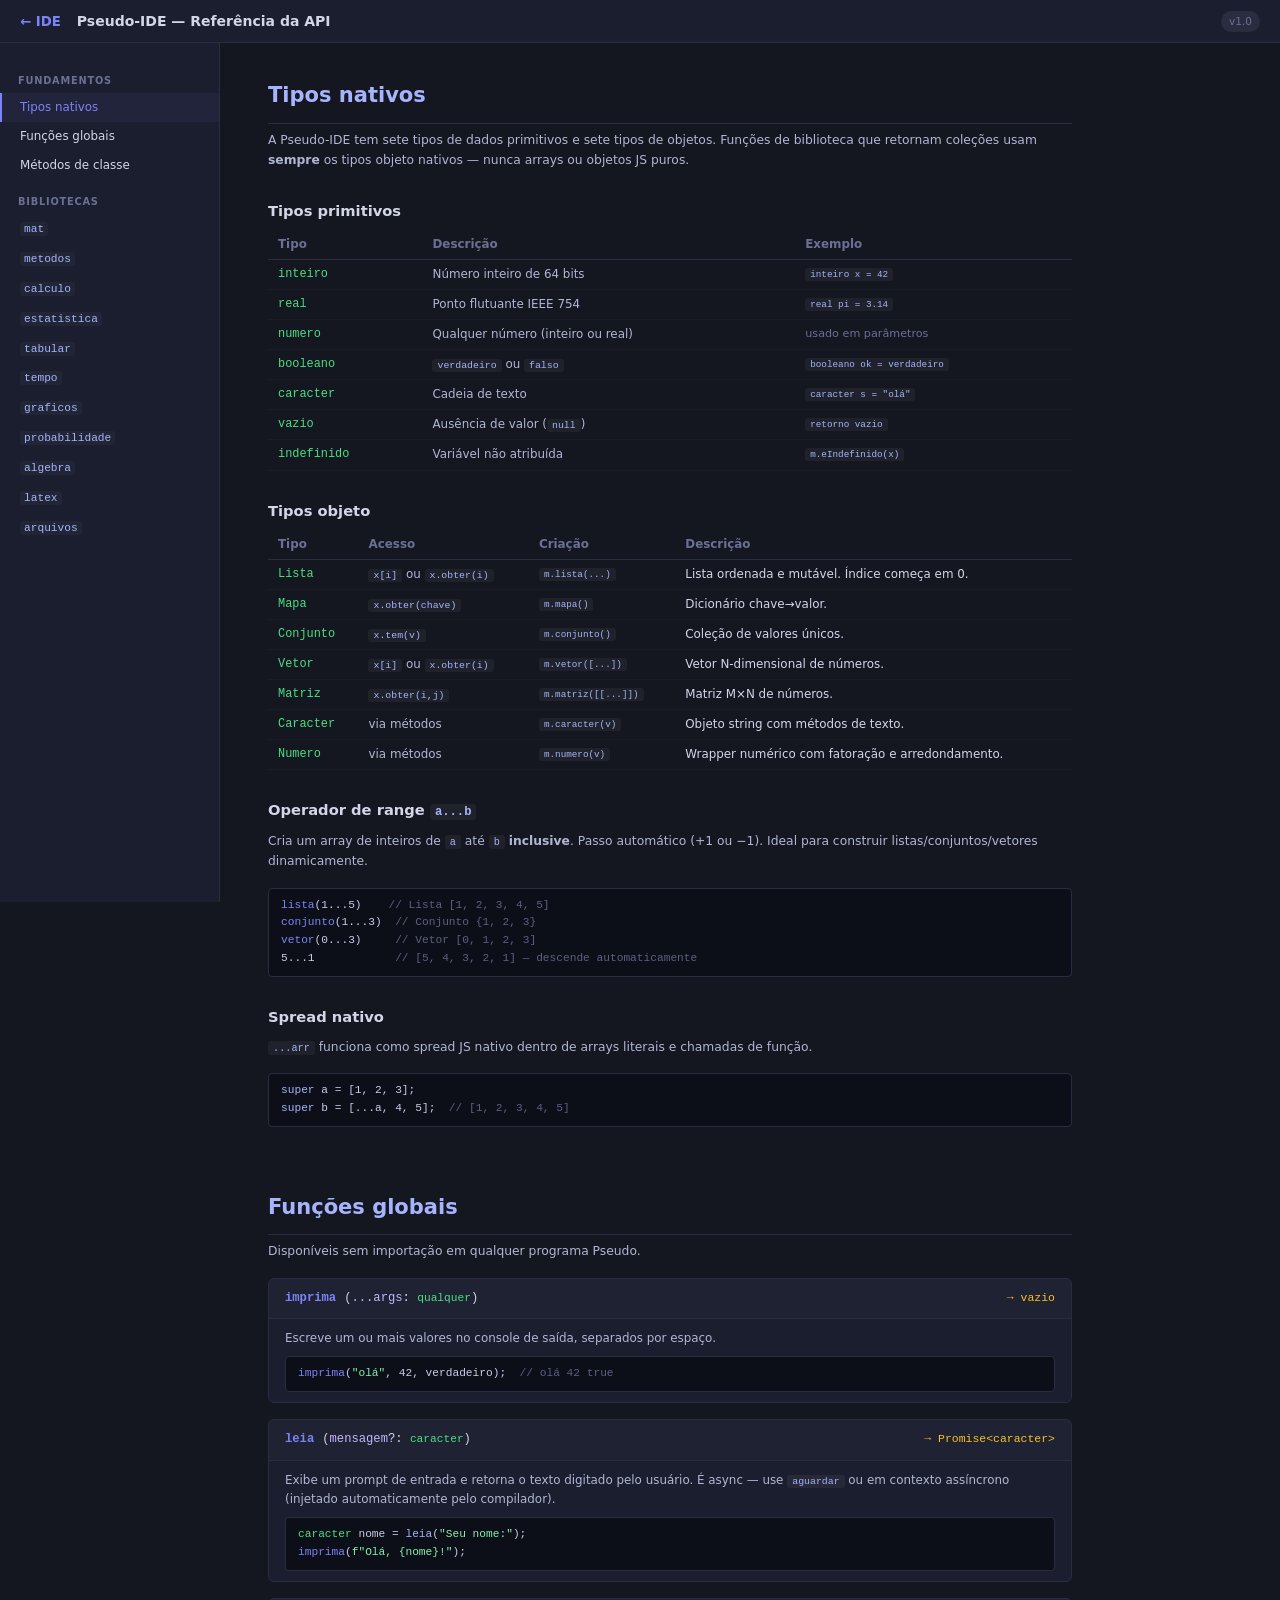
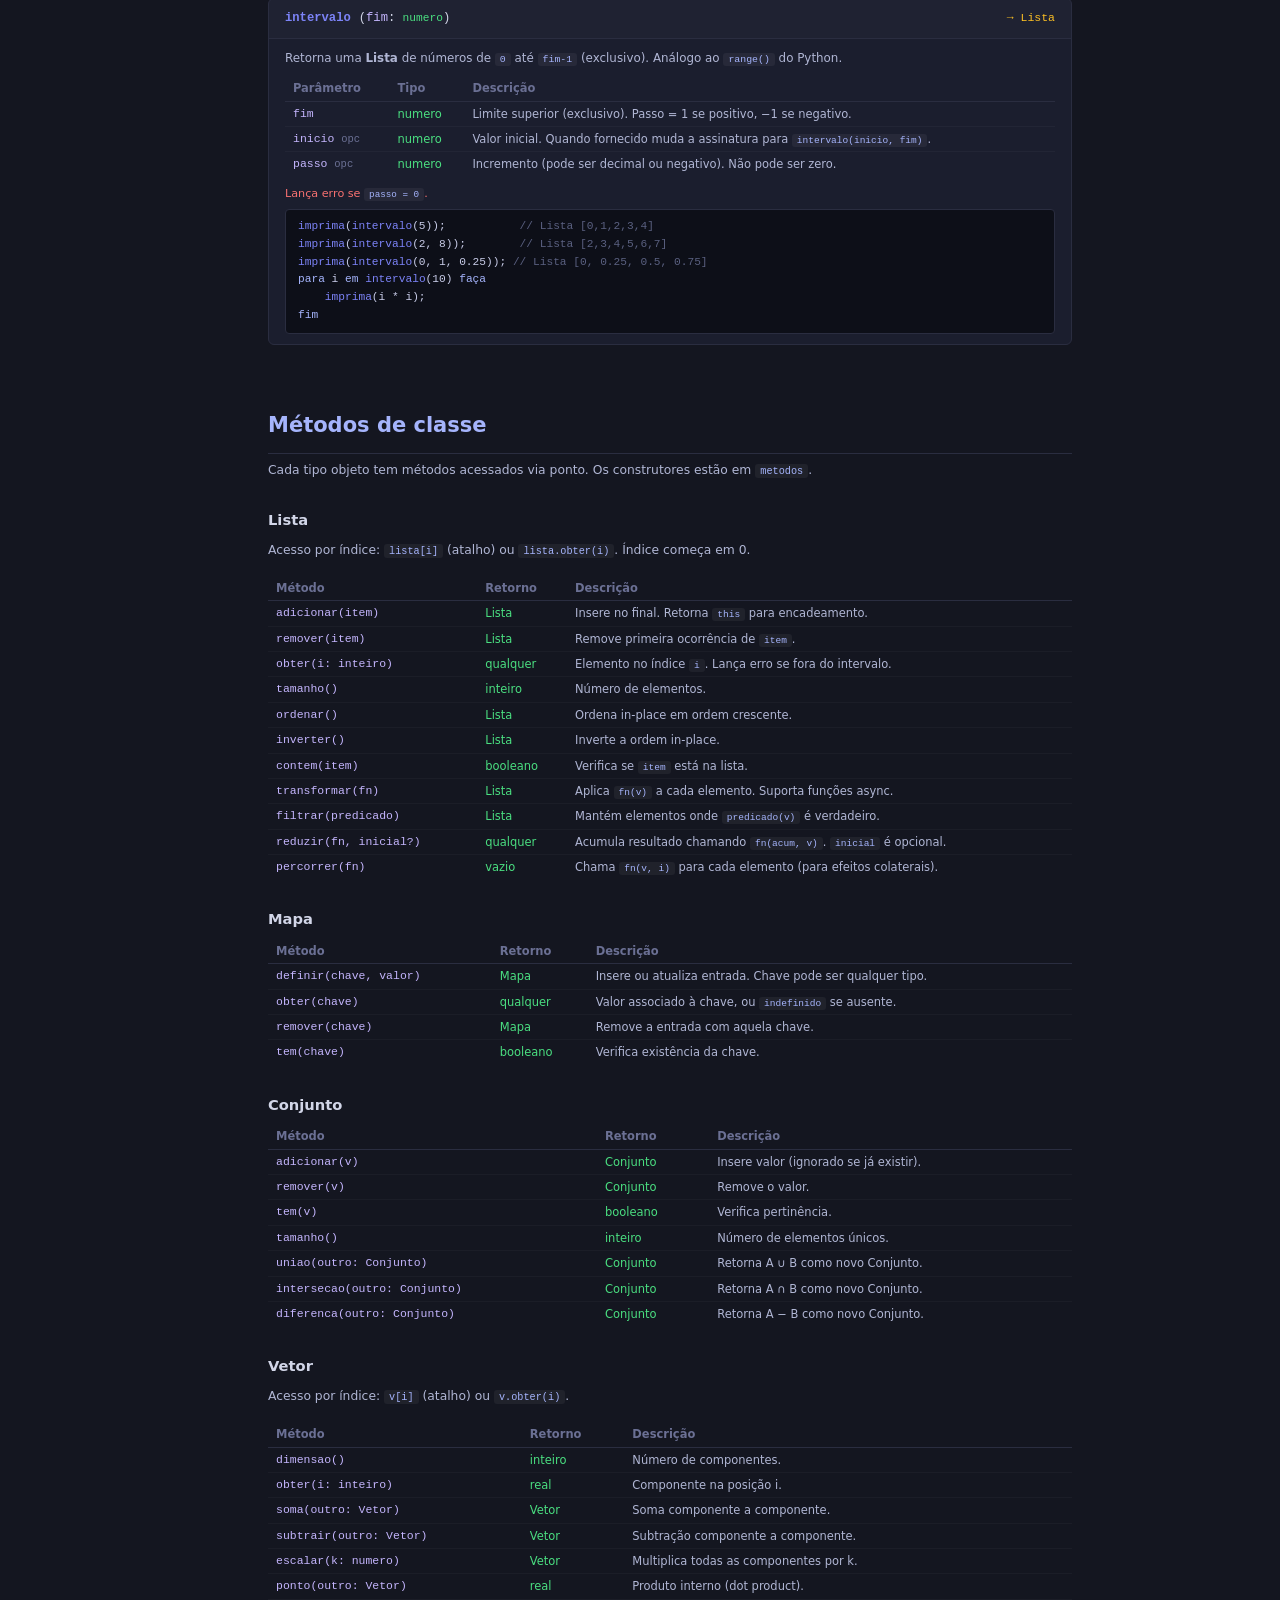
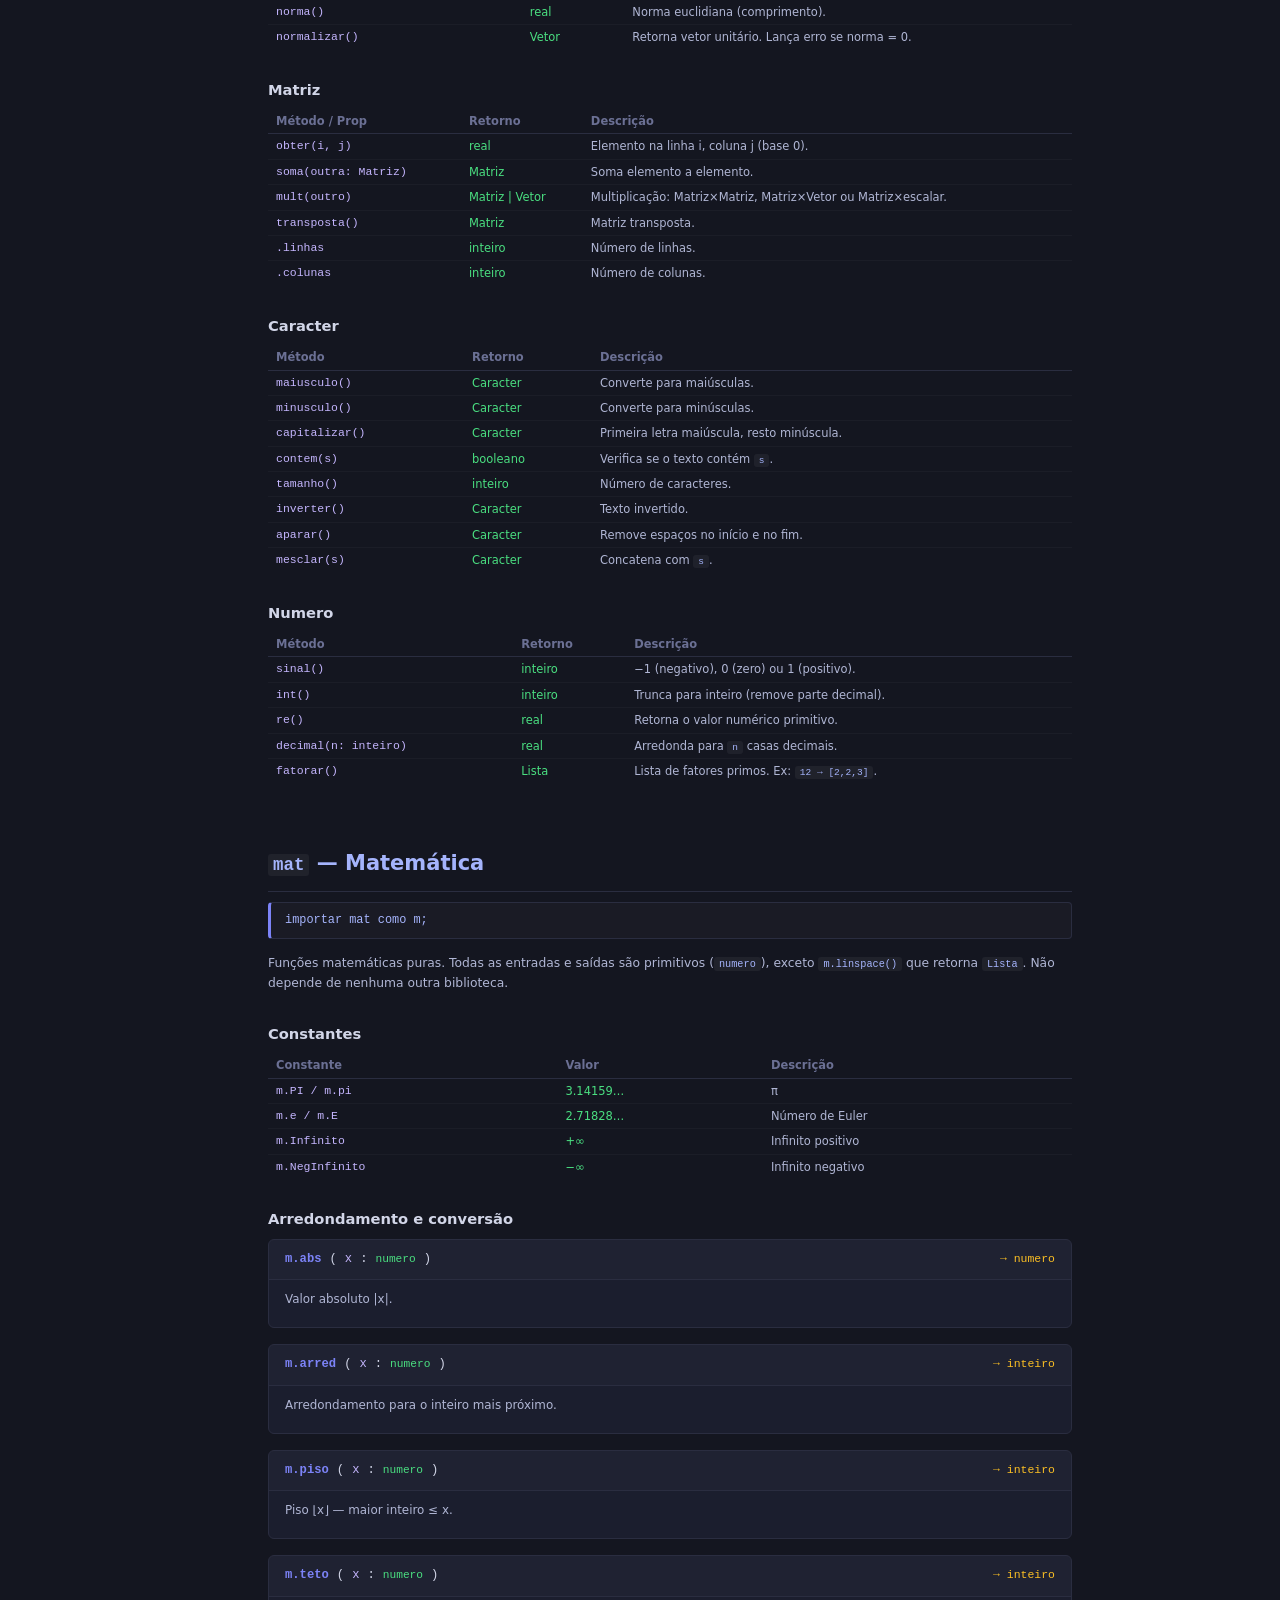
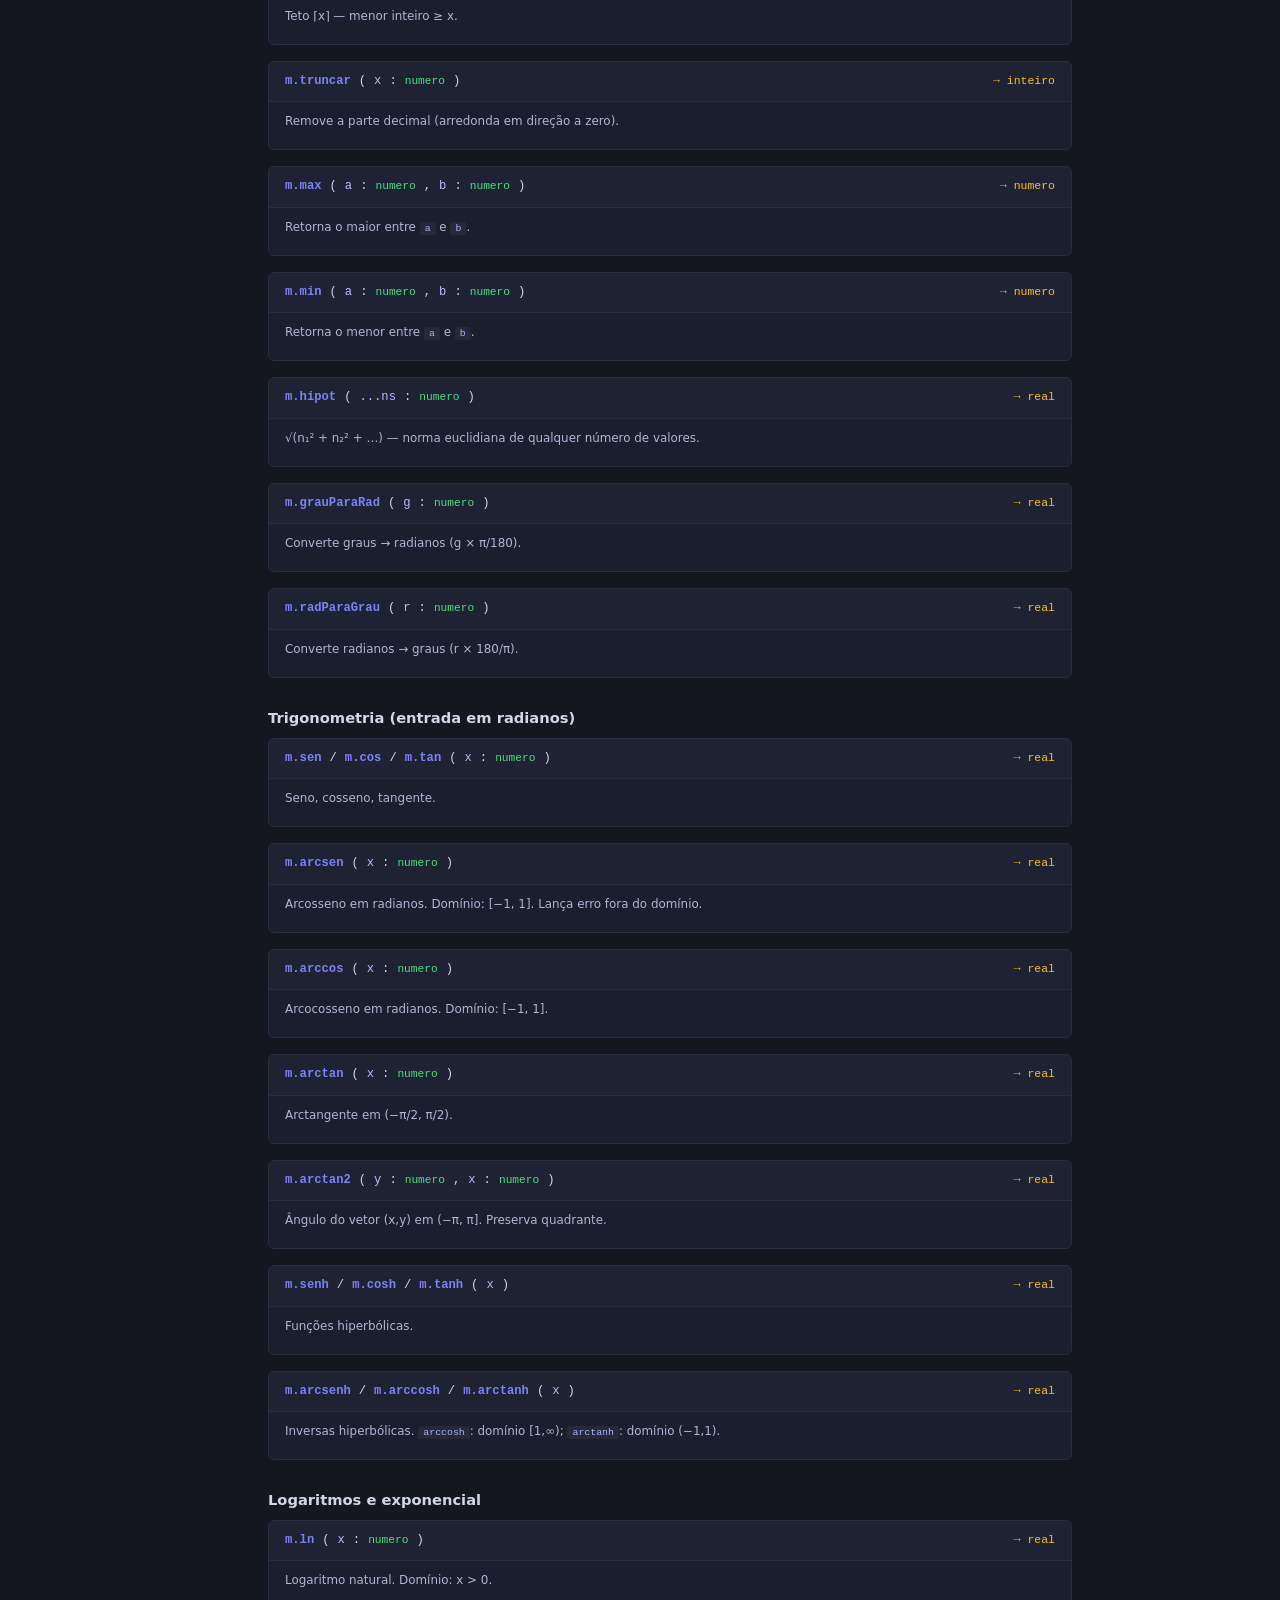
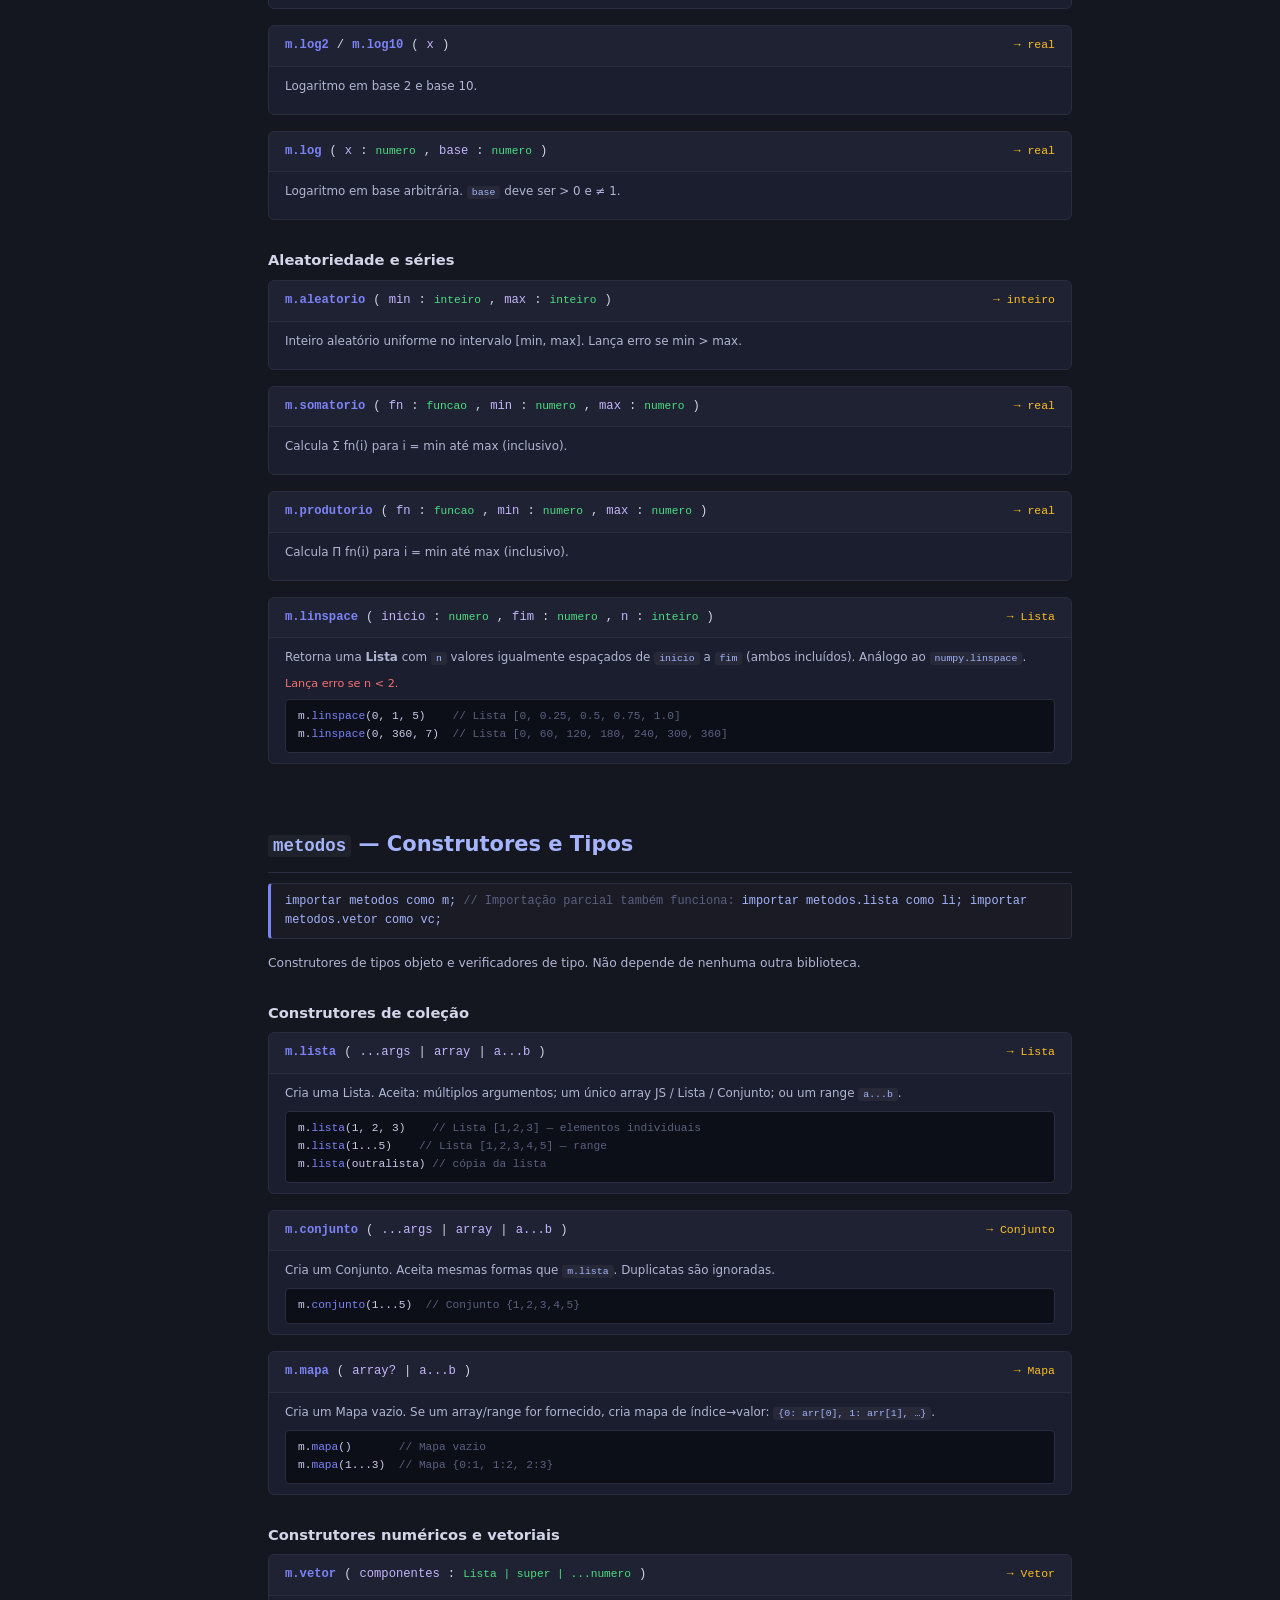
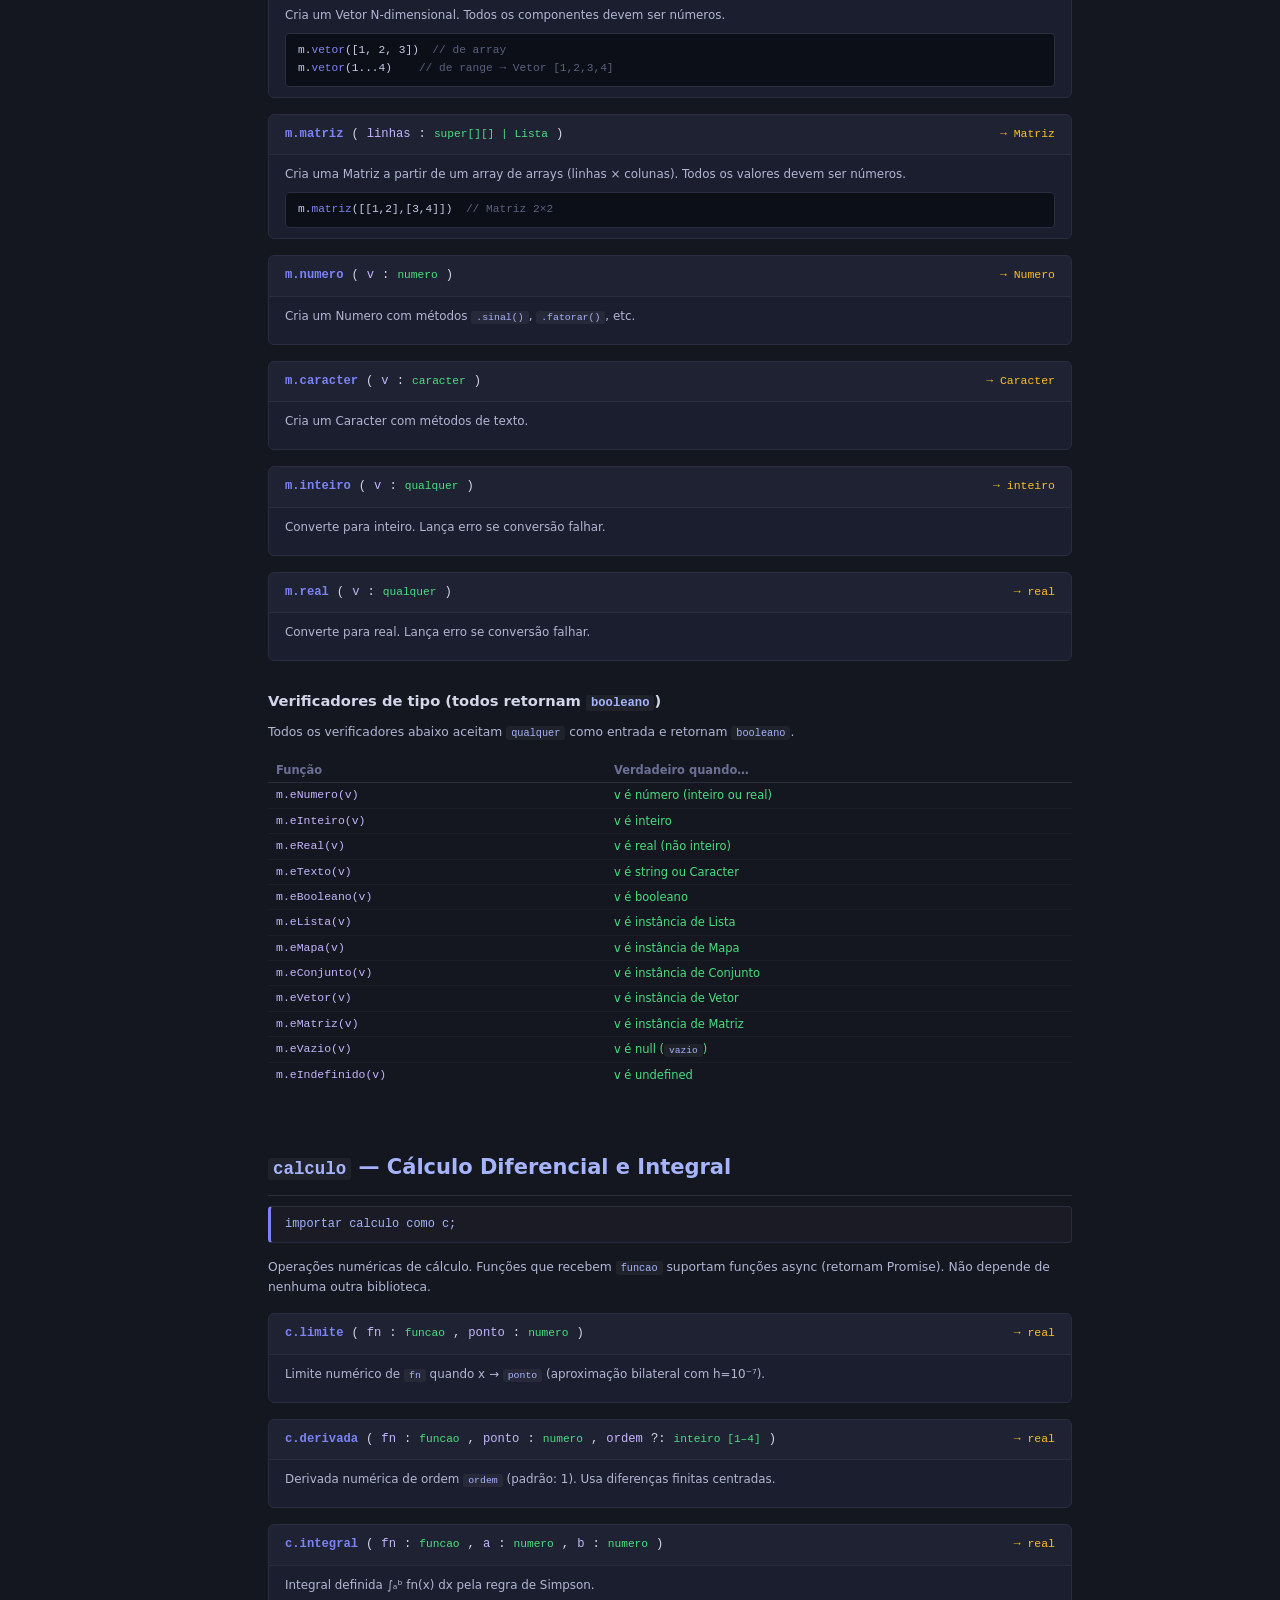
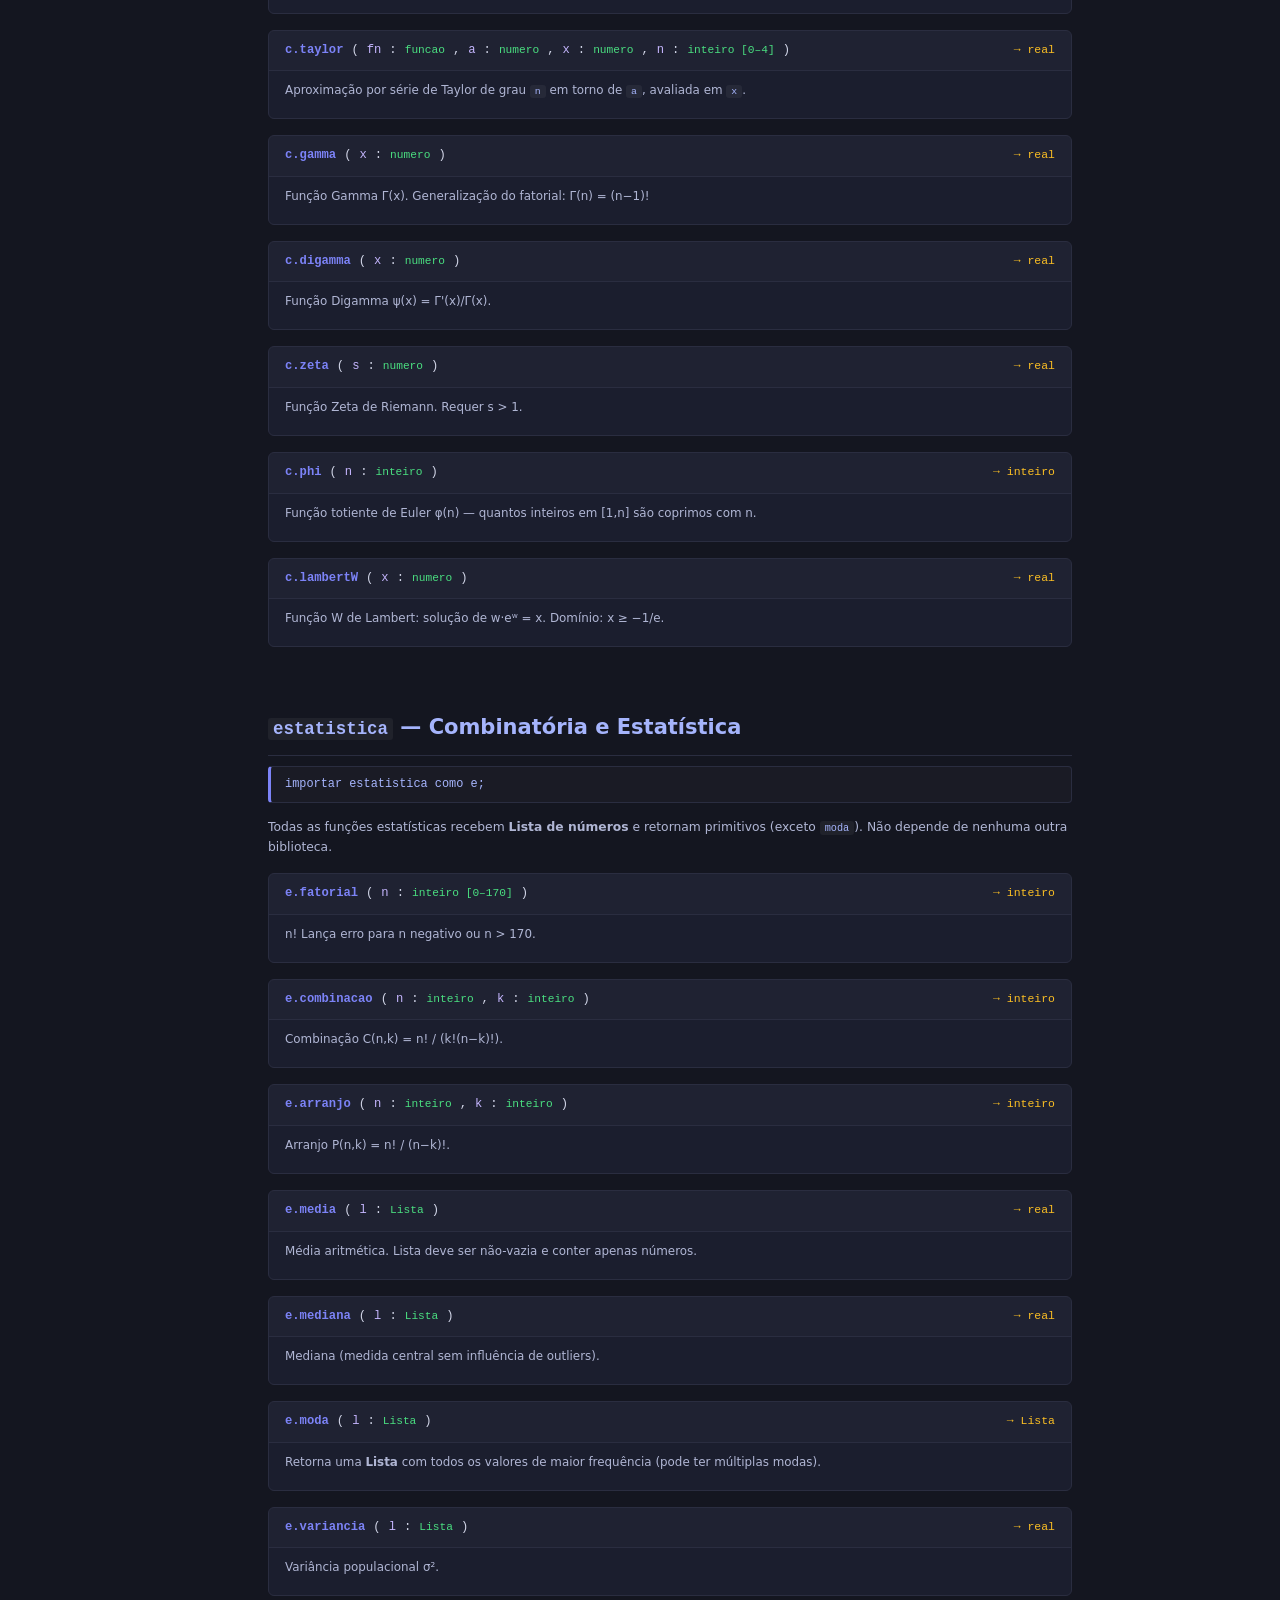
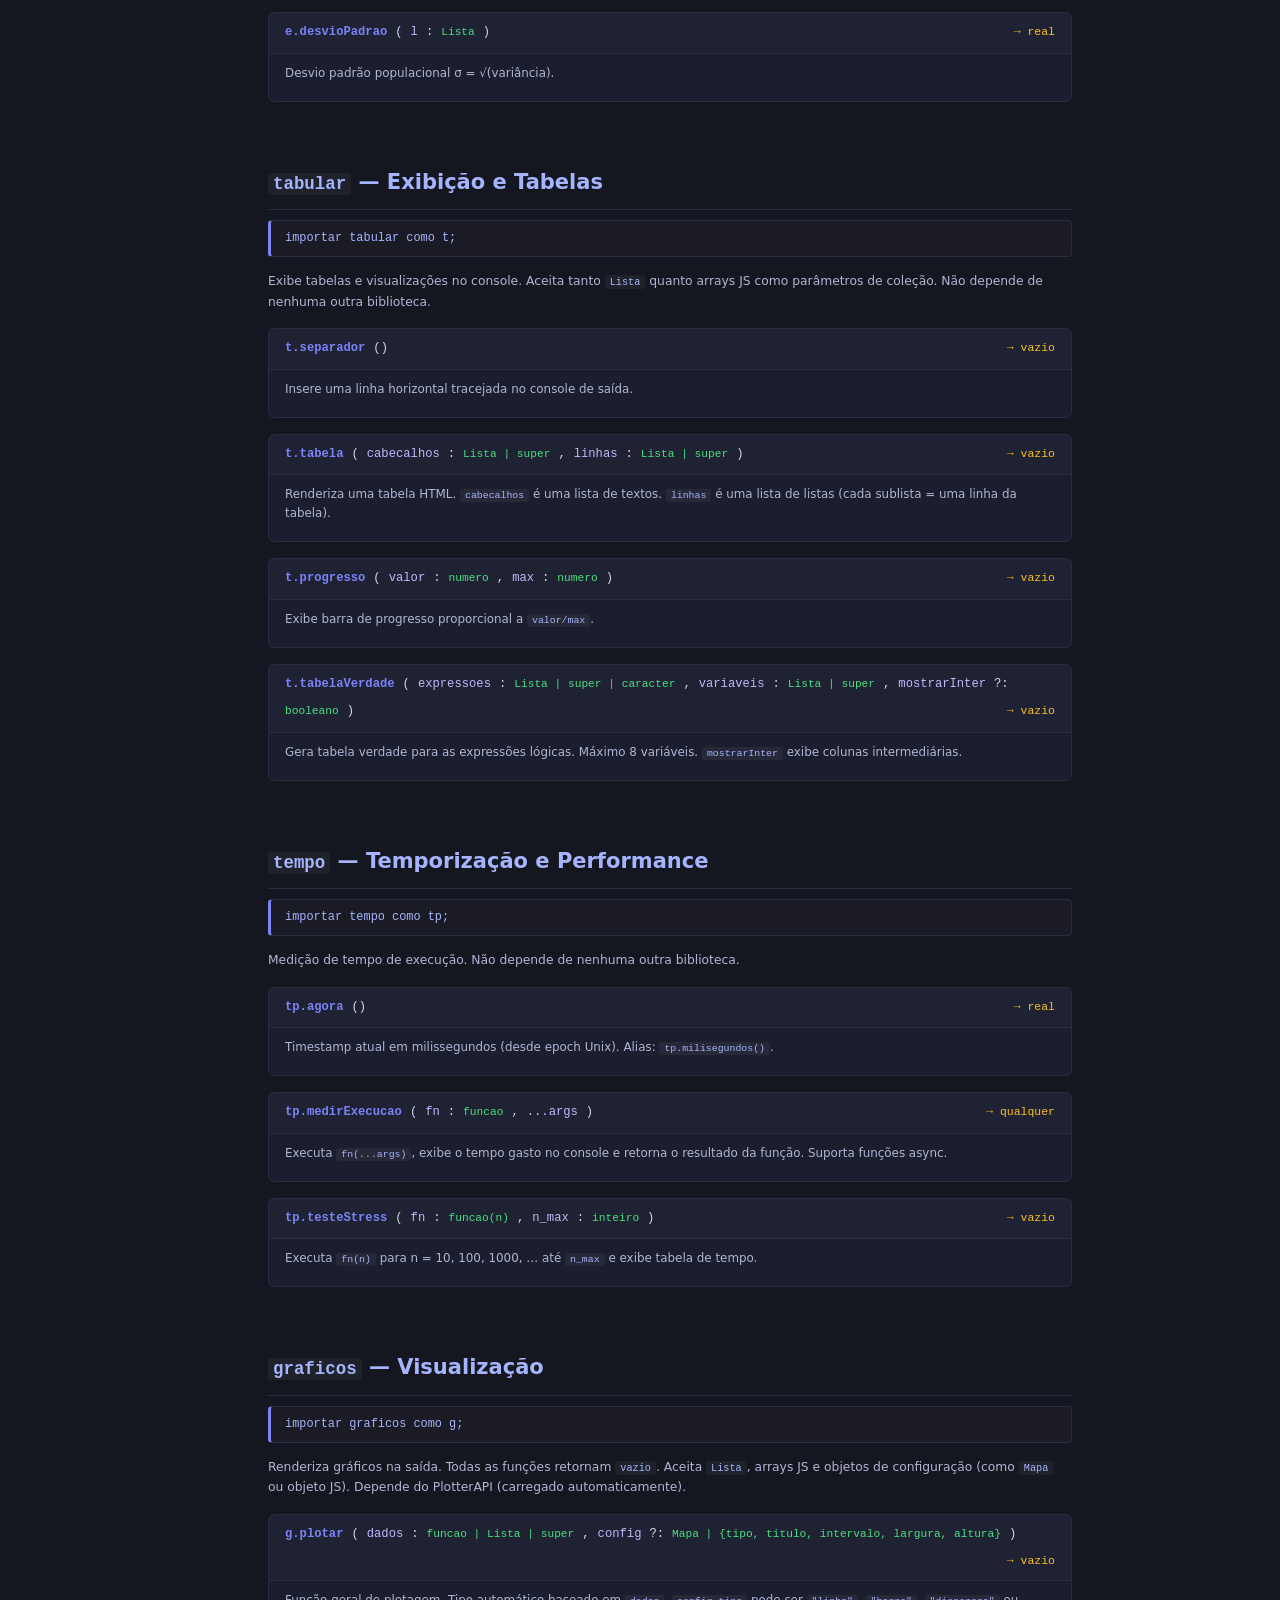
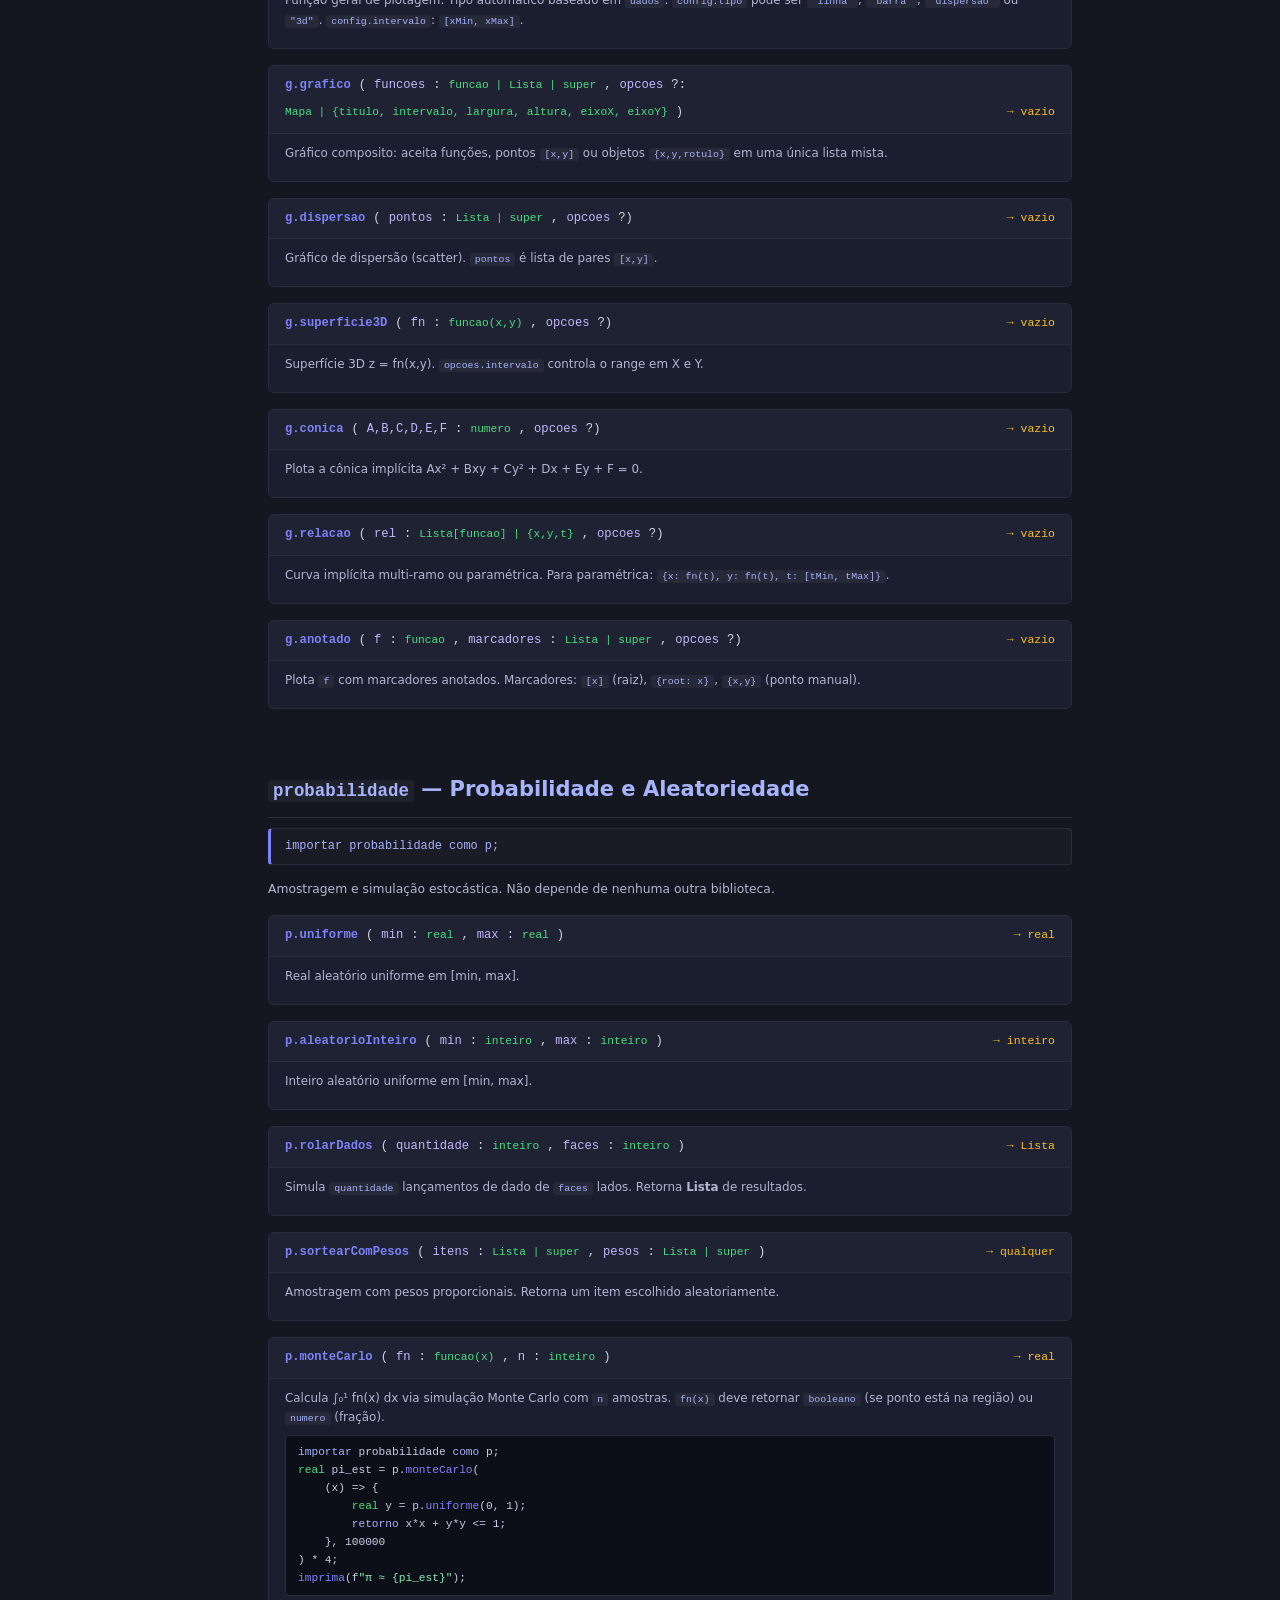
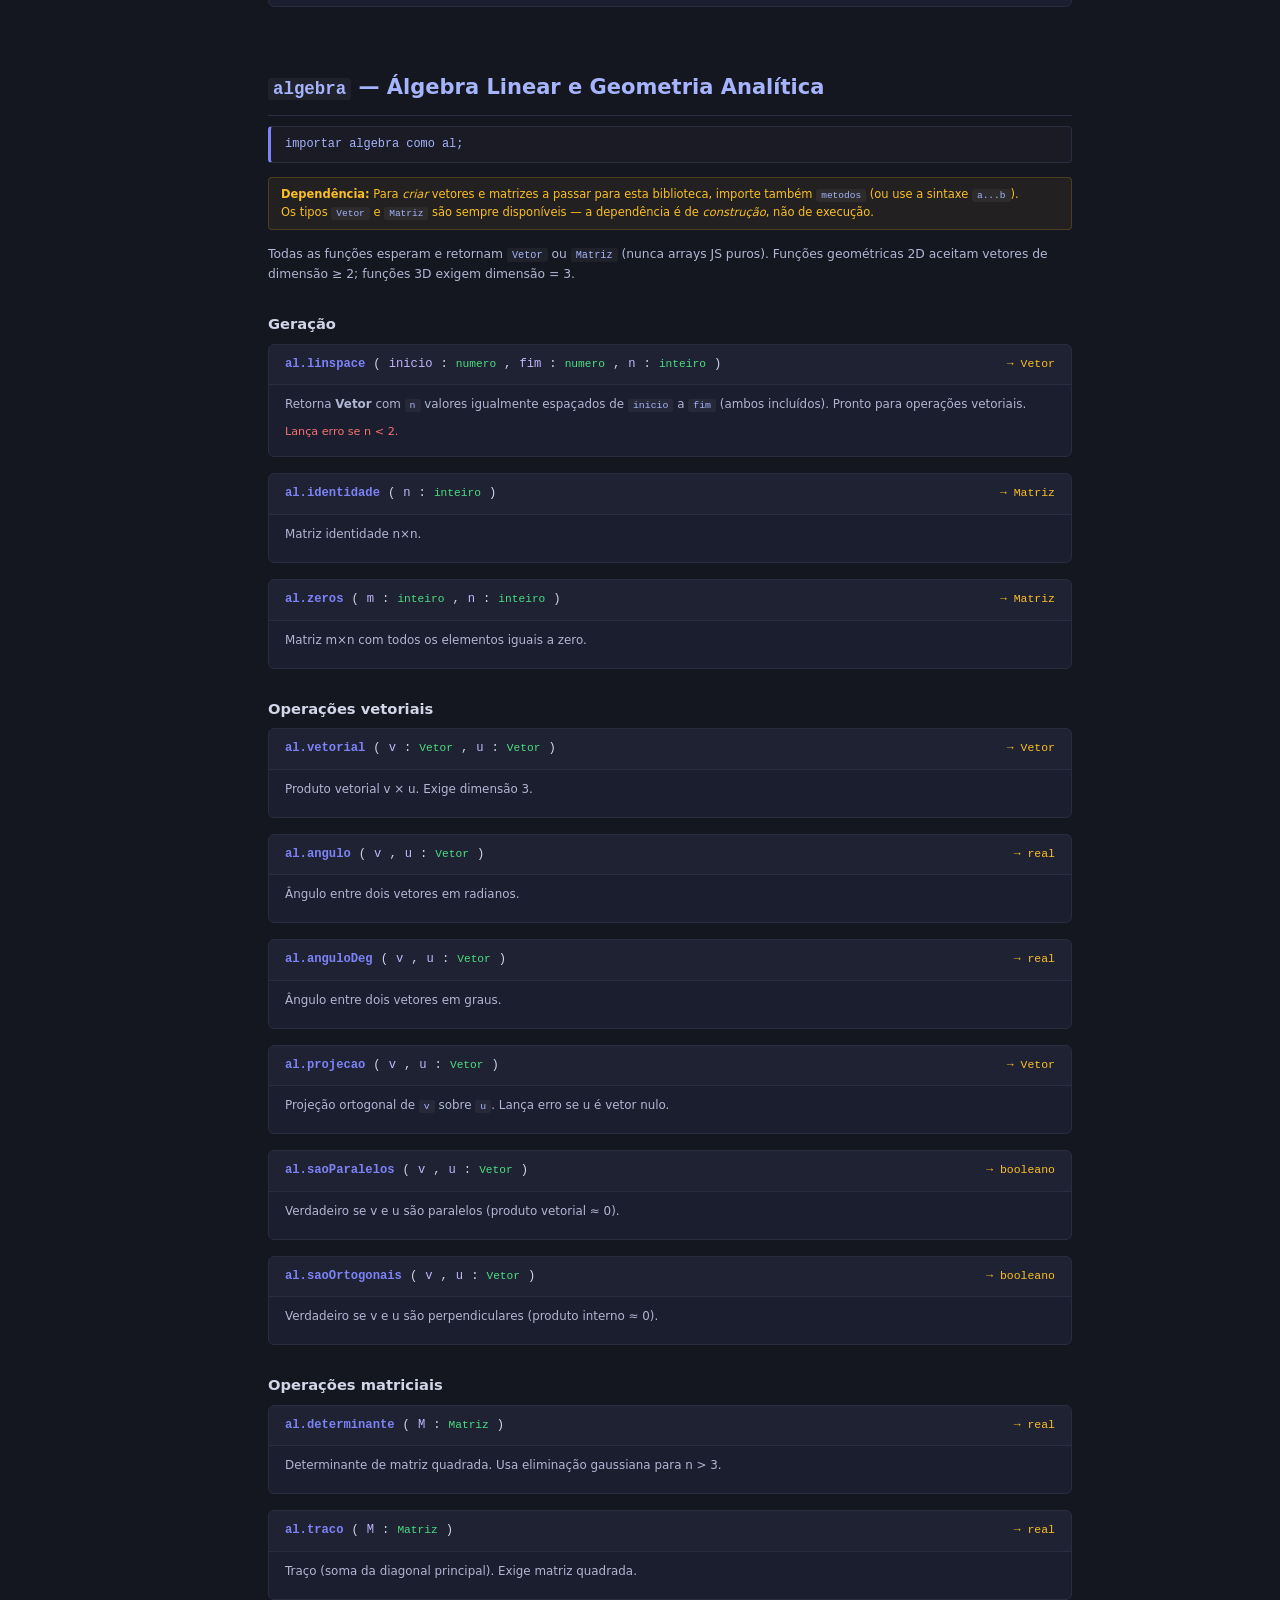
==== docs-api.html @ 98e07764 "feat: padronização completa de tipos nativos + referência da API - Proxy em PseudoLista e PseudoVeto" ====
<!DOCTYPE html>
<html lang="pt-BR">
<head>
  <meta charset="UTF-8" />
  <meta name="viewport" content="width=device-width, initial-scale=1.0" />
  <title>Pseudo-IDE — Referência da API</title>
  <style>
    *, *::before, *::after { box-sizing: border-box; margin: 0; padding: 0; }

    :root {
      --bg:       #141620;
      --panel:    #1b1e2e;
      --border:   #2a2d40;
      --text:     #d2d6e8;
      --muted:    #6b7094;
      --accent:   #7c83f7;
      --accent2:  #a5b4fc;
      --green:    #4ade80;
      --yellow:   #fbbf24;
      --red:      #f87171;
      --pink:     #f9a8d4;
      --fn:       #7c83f7;
      --type:     #4ade80;
      --kw:       #a5b4fc;
    }

    html { font-size: 14px; scroll-behavior: smooth; }

    body {
      background: var(--bg);
      color: var(--text);
      font-family: 'Segoe UI', system-ui, sans-serif;
      line-height: 1.6;
      display: flex;
      flex-direction: column;
      min-height: 100vh;
    }

    /* ── Header ── */
    .site-header {
      background: var(--panel);
      border-bottom: 1px solid var(--border);
      padding: 10px 20px;
      display: flex;
      align-items: center;
      gap: 16px;
      position: sticky;
      top: 0;
      z-index: 100;
    }
    .site-header a { color: var(--accent); text-decoration: none; font-weight: 600; font-size: .95rem; }
    .site-header a:hover { color: var(--accent2); }
    .site-header h1 { font-size: 1rem; font-weight: 700; color: var(--text); flex: 1; }
    .site-header .badge {
      background: var(--border);
      color: var(--muted);
      font-size: .75rem;
      padding: 2px 8px;
      border-radius: 99px;
    }

    /* ── Layout ── */
    .layout {
      display: flex;
      flex: 1;
      min-height: 0;
    }

    /* ── Sidebar ── */
    .sidebar {
      width: 220px;
      flex-shrink: 0;
      background: var(--panel);
      border-right: 1px solid var(--border);
      padding: 20px 0;
      position: sticky;
      top: 41px;
      height: calc(100vh - 41px);
      overflow-y: auto;
    }
    .sidebar-section { margin-bottom: 4px; }
    .sidebar-title {
      font-size: .7rem;
      font-weight: 700;
      text-transform: uppercase;
      letter-spacing: .08em;
      color: var(--muted);
      padding: 10px 18px 4px;
    }
    .sidebar a {
      display: block;
      padding: 5px 18px;
      color: var(--text);
      text-decoration: none;
      font-size: .85rem;
      border-left: 2px solid transparent;
      transition: background .1s;
    }
    .sidebar a:hover { background: #ffffff08; color: var(--accent2); }
    .sidebar a.active { border-left-color: var(--accent); color: var(--accent); background: #7c83f710; }
    .sidebar a code { font-size: .8rem; background: #ffffff08; padding: 1px 4px; border-radius: 3px; }

    /* ── Main content ── */
    .main {
      flex: 1;
      padding: 36px 48px 80px;
      max-width: 900px;
    }

    /* ── Sections ── */
    .lib-section { margin-bottom: 64px; }

    h2 {
      font-size: 1.5rem;
      font-weight: 700;
      color: var(--accent2);
      margin-bottom: 6px;
      padding-bottom: 10px;
      border-bottom: 1px solid var(--border);
    }
    h3 {
      font-size: 1.05rem;
      font-weight: 600;
      color: var(--text);
      margin: 28px 0 8px;
    }
    h4 {
      font-size: .9rem;
      font-weight: 600;
      color: var(--yellow);
      margin: 20px 0 6px;
      font-family: 'Cascadia Code', 'Fira Code', monospace;
    }

    .import-box {
      background: #ffffff06;
      border: 1px solid var(--border);
      border-left: 3px solid var(--accent);
      padding: 8px 14px;
      border-radius: 4px;
      font-size: .85rem;
      margin: 10px 0 14px;
      color: var(--accent2);
      font-family: 'Cascadia Code', 'Fira Code', monospace;
    }

    .dep-box {
      background: #fbbf2410;
      border: 1px solid #fbbf2430;
      border-radius: 4px;
      padding: 7px 12px;
      font-size: .82rem;
      margin-bottom: 14px;
      color: var(--yellow);
    }
    .dep-box strong { color: var(--yellow); }

    .desc { color: #b0b6d4; font-size: .88rem; margin-bottom: 16px; line-height: 1.65; }

    /* ── Function entry ── */
    .fn-entry {
      background: var(--panel);
      border: 1px solid var(--border);
      border-radius: 6px;
      margin-bottom: 16px;
      overflow: hidden;
    }
    .fn-sig {
      padding: 10px 16px;
      background: #ffffff05;
      border-bottom: 1px solid var(--border);
      font-family: 'Cascadia Code', 'Fira Code', monospace;
      font-size: .87rem;
      display: flex;
      align-items: baseline;
      gap: 8px;
      flex-wrap: wrap;
    }
    .fn-name  { color: var(--fn); font-weight: 600; }
    .fn-param { color: var(--text); }
    .fn-pname { color: #c4b5fd; }
    .fn-ptype { color: var(--green); font-size: .8rem; }
    .fn-ret   { color: var(--yellow); font-size: .82rem; margin-left: auto; white-space: nowrap; }
    .fn-body  { padding: 10px 16px; }
    .fn-desc  { font-size: .85rem; color: #b0b6d4; margin-bottom: 8px; }
    .fn-throws { font-size: .8rem; color: var(--red); margin-bottom: 6px; }

    /* ── Parameter table ── */
    .param-table {
      width: 100%;
      border-collapse: collapse;
      font-size: .82rem;
      margin: 6px 0 8px;
    }
    .param-table th {
      text-align: left;
      color: var(--muted);
      font-weight: 600;
      padding: 3px 8px;
      border-bottom: 1px solid var(--border);
    }
    .param-table td { padding: 3px 8px; border-bottom: 1px solid #ffffff08; vertical-align: top; }
    .param-table td:first-child { font-family: 'Cascadia Code', 'Fira Code', monospace; color: #c4b5fd; white-space: nowrap; }
    .param-table td:nth-child(2) { color: var(--green); white-space: nowrap; }
    .param-table td:nth-child(3) { color: #b0b6d4; }
    .param-table tr:last-child td { border-bottom: none; }
    .opt { color: var(--muted) !important; font-size: .75rem; }

    /* ── Code example ── */
    .code-ex {
      background: #0d0f18;
      border: 1px solid var(--border);
      border-radius: 4px;
      padding: 8px 12px;
      font-family: 'Cascadia Code', 'Fira Code', monospace;
      font-size: .8rem;
      color: #c8cce8;
      white-space: pre;
      overflow-x: auto;
      margin: 6px 0 0;
    }
    .code-ex .c  { color: #5a6080; }
    .code-ex .kw { color: var(--kw); }
    .code-ex .fn { color: var(--fn); }
    .code-ex .n  { color: #f9a8d4; }
    .code-ex .s  { color: #86efac; }
    .code-ex .t  { color: var(--green); }

    /* ── Inline code ── */
    code {
      font-family: 'Cascadia Code', 'Fira Code', monospace;
      font-size: .83em;
      background: #ffffff0d;
      padding: 1px 5px;
      border-radius: 3px;
      color: var(--accent2);
    }

    /* ── Type ref table ── */
    .type-table { width: 100%; border-collapse: collapse; font-size: .85rem; margin: 8px 0 16px; }
    .type-table th { text-align: left; color: var(--muted); font-weight: 600; padding: 5px 10px; border-bottom: 1px solid var(--border); }
    .type-table td { padding: 5px 10px; border-bottom: 1px solid #ffffff06; vertical-align: top; }
    .type-table td:first-child { font-family: 'Cascadia Code', 'Fira Code', monospace; color: var(--green); white-space: nowrap; }
    .type-table td:nth-child(2) { color: #b0b6d4; }
    .type-table td:nth-child(3) { color: var(--muted); font-size: .8rem; }

    /* ── Responsive ── */
    @media (max-width: 700px) {
      .sidebar { display: none; }
      .main { padding: 20px 16px 60px; }
    }
  </style>
</head>
<body>

<header class="site-header">
  <a href="index.html">← IDE</a>
  <h1>Pseudo-IDE &mdash; Referência da API</h1>
  <span class="badge">v1.0</span>
</header>

<div class="layout">

  <!-- ── SIDEBAR ── -->
  <nav class="sidebar">
    <div class="sidebar-section">
      <div class="sidebar-title">Fundamentos</div>
      <a href="#tipos">Tipos nativos</a>
      <a href="#globais">Funções globais</a>
      <a href="#classes">Métodos de classe</a>
    </div>
    <div class="sidebar-section">
      <div class="sidebar-title">Bibliotecas</div>
      <a href="#mat"><code>mat</code></a>
      <a href="#metodos"><code>metodos</code></a>
      <a href="#calculo"><code>calculo</code></a>
      <a href="#estatistica"><code>estatistica</code></a>
      <a href="#tabular"><code>tabular</code></a>
      <a href="#tempo"><code>tempo</code></a>
      <a href="#graficos"><code>graficos</code></a>
      <a href="#probabilidade"><code>probabilidade</code></a>
      <a href="#algebra"><code>algebra</code></a>
      <a href="#latex"><code>latex</code></a>
      <a href="#arquivos"><code>arquivos</code></a>
    </div>
  </nav>

  <!-- ── MAIN ── -->
  <main class="main">

    <!-- ═══════════════════════════════════════ TIPOS ═══ -->
    <section class="lib-section" id="tipos">
      <h2>Tipos nativos</h2>
      <p class="desc">A Pseudo-IDE tem sete tipos de dados primitivos e sete tipos de objetos. Funções de biblioteca que retornam coleções usam <strong>sempre</strong> os tipos objeto nativos — nunca arrays ou objetos JS puros.</p>

      <h3>Tipos primitivos</h3>
      <table class="type-table">
        <tr><th>Tipo</th><th>Descrição</th><th>Exemplo</th></tr>
        <tr><td>inteiro</td><td>Número inteiro de 64 bits</td><td><code>inteiro x = 42</code></td></tr>
        <tr><td>real</td><td>Ponto flutuante IEEE 754</td><td><code>real pi = 3.14</code></td></tr>
        <tr><td>numero</td><td>Qualquer número (inteiro ou real)</td><td>usado em parâmetros</td></tr>
        <tr><td>booleano</td><td><code>verdadeiro</code> ou <code>falso</code></td><td><code>booleano ok = verdadeiro</code></td></tr>
        <tr><td>caracter</td><td>Cadeia de texto</td><td><code>caracter s = "olá"</code></td></tr>
        <tr><td>vazio</td><td>Ausência de valor (<code>null</code>)</td><td><code>retorno vazio</code></td></tr>
        <tr><td>indefinido</td><td>Variável não atribuída</td><td><code>m.eIndefinido(x)</code></td></tr>
      </table>

      <h3>Tipos objeto</h3>
      <table class="type-table">
        <tr><th>Tipo</th><th>Acesso</th><th>Criação</th><th>Descrição</th></tr>
        <tr><td>Lista</td><td><code>x[i]</code> ou <code>x.obter(i)</code></td><td><code>m.lista(...)</code></td><td>Lista ordenada e mutável. Índice começa em 0.</td></tr>
        <tr><td>Mapa</td><td><code>x.obter(chave)</code></td><td><code>m.mapa()</code></td><td>Dicionário chave→valor.</td></tr>
        <tr><td>Conjunto</td><td><code>x.tem(v)</code></td><td><code>m.conjunto()</code></td><td>Coleção de valores únicos.</td></tr>
        <tr><td>Vetor</td><td><code>x[i]</code> ou <code>x.obter(i)</code></td><td><code>m.vetor([...])</code></td><td>Vetor N-dimensional de números.</td></tr>
        <tr><td>Matriz</td><td><code>x.obter(i,j)</code></td><td><code>m.matriz([[...]])</code></td><td>Matriz M×N de números.</td></tr>
        <tr><td>Caracter</td><td>via métodos</td><td><code>m.caracter(v)</code></td><td>Objeto string com métodos de texto.</td></tr>
        <tr><td>Numero</td><td>via métodos</td><td><code>m.numero(v)</code></td><td>Wrapper numérico com fatoração e arredondamento.</td></tr>
      </table>

      <h3>Operador de range <code>a...b</code></h3>
      <p class="desc">Cria um array de inteiros de <code>a</code> até <code>b</code> <strong>inclusive</strong>. Passo automático (+1 ou −1). Ideal para construir listas/conjuntos/vetores dinamicamente.</p>
      <div class="code-ex"><span class="fn">lista</span>(1...5)    <span class="c">// Lista [1, 2, 3, 4, 5]</span>
<span class="fn">conjunto</span>(1...3)  <span class="c">// Conjunto {1, 2, 3}</span>
<span class="fn">vetor</span>(0...3)     <span class="c">// Vetor [0, 1, 2, 3]</span>
5...1            <span class="c">// [5, 4, 3, 2, 1] — descende automaticamente</span></div>

      <h3>Spread nativo</h3>
      <p class="desc"><code>...arr</code> funciona como spread JS nativo dentro de arrays literais e chamadas de função.</p>
      <div class="code-ex"><span class="kw">super</span> a = [1, 2, 3];
<span class="kw">super</span> b = [...a, 4, 5];  <span class="c">// [1, 2, 3, 4, 5]</span></div>
    </section>

    <!-- ═══════════════════════════════════════ GLOBAIS ═══ -->
    <section class="lib-section" id="globais">
      <h2>Funções globais</h2>
      <p class="desc">Disponíveis sem importação em qualquer programa Pseudo.</p>

      <div class="fn-entry">
        <div class="fn-sig">
          <span class="fn-name">imprima</span><span class="fn-param">(<span class="fn-pname">...args</span>: <span class="fn-ptype">qualquer</span>)</span>
          <span class="fn-ret">→ vazio</span>
        </div>
        <div class="fn-body">
          <div class="fn-desc">Escreve um ou mais valores no console de saída, separados por espaço.</div>
          <div class="code-ex"><span class="fn">imprima</span>(<span class="s">"olá"</span>, 42, verdadeiro);  <span class="c">// olá 42 true</span></div>
        </div>
      </div>

      <div class="fn-entry">
        <div class="fn-sig">
          <span class="fn-name">leia</span><span class="fn-param">(<span class="fn-pname">mensagem</span>?: <span class="fn-ptype">caracter</span>)</span>
          <span class="fn-ret">→ Promise&lt;caracter&gt;</span>
        </div>
        <div class="fn-body">
          <div class="fn-desc">Exibe um prompt de entrada e retorna o texto digitado pelo usuário. É async — use <code>aguardar</code> ou em contexto assíncrono (injetado automaticamente pelo compilador).</div>
          <div class="code-ex"><span class="t">caracter</span> nome = <span class="kw">leia</span>(<span class="s">"Seu nome:"</span>);
<span class="fn">imprima</span>(<span class="s">f"Olá, {nome}!"</span>);</div>
        </div>
      </div>

      <div class="fn-entry">
        <div class="fn-sig">
          <span class="fn-name">intervalo</span><span class="fn-param">(<span class="fn-pname">fim</span>: <span class="fn-ptype">numero</span>)</span>
          <span class="fn-ret">→ Lista</span>
        </div>
        <div class="fn-body">
          <div class="fn-desc">Retorna uma <strong>Lista</strong> de números de <code>0</code> até <code>fim-1</code> (exclusivo). Análogo ao <code>range()</code> do Python.</div>
          <table class="param-table">
            <tr><th>Parâmetro</th><th>Tipo</th><th>Descrição</th></tr>
            <tr><td>fim</td><td class="t">numero</td><td>Limite superior (exclusivo). Passo = 1 se positivo, −1 se negativo.</td></tr>
            <tr><td>inicio <span class="opt">opc</span></td><td class="t">numero</td><td>Valor inicial. Quando fornecido muda a assinatura para <code>intervalo(inicio, fim)</code>.</td></tr>
            <tr><td>passo <span class="opt">opc</span></td><td class="t">numero</td><td>Incremento (pode ser decimal ou negativo). Não pode ser zero.</td></tr>
          </table>
          <div class="fn-throws">Lança erro se <code>passo = 0</code>.</div>
          <div class="code-ex"><span class="fn">imprima</span>(<span class="fn">intervalo</span>(5));           <span class="c">// Lista [0,1,2,3,4]</span>
<span class="fn">imprima</span>(<span class="fn">intervalo</span>(2, 8));        <span class="c">// Lista [2,3,4,5,6,7]</span>
<span class="fn">imprima</span>(<span class="fn">intervalo</span>(0, 1, 0.25)); <span class="c">// Lista [0, 0.25, 0.5, 0.75]</span>
<span class="kw">para</span> i <span class="kw">em</span> <span class="fn">intervalo</span>(10) <span class="kw">faça</span>
    <span class="fn">imprima</span>(i * i);
<span class="kw">fim</span></div>
        </div>
      </div>
    </section>

    <!-- ═══════════════════════════════════════ CLASSES ═══ -->
    <section class="lib-section" id="classes">
      <h2>Métodos de classe</h2>
      <p class="desc">Cada tipo objeto tem métodos acessados via ponto. Os construtores estão em <code>metodos</code>.</p>

      <h3>Lista</h3>
      <p class="desc">Acesso por índice: <code>lista[i]</code> (atalho) ou <code>lista.obter(i)</code>. Índice começa em 0.</p>
      <table class="param-table">
        <tr><th>Método</th><th>Retorno</th><th>Descrição</th></tr>
        <tr><td>adicionar(item)</td><td class="t">Lista</td><td>Insere no final. Retorna <code>this</code> para encadeamento.</td></tr>
        <tr><td>remover(item)</td><td class="t">Lista</td><td>Remove primeira ocorrência de <code>item</code>.</td></tr>
        <tr><td>obter(i: inteiro)</td><td class="t">qualquer</td><td>Elemento no índice <code>i</code>. Lança erro se fora do intervalo.</td></tr>
        <tr><td>tamanho()</td><td class="t">inteiro</td><td>Número de elementos.</td></tr>
        <tr><td>ordenar()</td><td class="t">Lista</td><td>Ordena in-place em ordem crescente.</td></tr>
        <tr><td>inverter()</td><td class="t">Lista</td><td>Inverte a ordem in-place.</td></tr>
        <tr><td>contem(item)</td><td class="t">booleano</td><td>Verifica se <code>item</code> está na lista.</td></tr>
        <tr><td>transformar(fn)</td><td class="t">Lista</td><td>Aplica <code>fn(v)</code> a cada elemento. Suporta funções async.</td></tr>
        <tr><td>filtrar(predicado)</td><td class="t">Lista</td><td>Mantém elementos onde <code>predicado(v)</code> é verdadeiro.</td></tr>
        <tr><td>reduzir(fn, inicial?)</td><td class="t">qualquer</td><td>Acumula resultado chamando <code>fn(acum, v)</code>. <code>inicial</code> é opcional.</td></tr>
        <tr><td>percorrer(fn)</td><td class="t">vazio</td><td>Chama <code>fn(v, i)</code> para cada elemento (para efeitos colaterais).</td></tr>
      </table>

      <h3>Mapa</h3>
      <table class="param-table">
        <tr><th>Método</th><th>Retorno</th><th>Descrição</th></tr>
        <tr><td>definir(chave, valor)</td><td class="t">Mapa</td><td>Insere ou atualiza entrada. Chave pode ser qualquer tipo.</td></tr>
        <tr><td>obter(chave)</td><td class="t">qualquer</td><td>Valor associado à chave, ou <code>indefinido</code> se ausente.</td></tr>
        <tr><td>remover(chave)</td><td class="t">Mapa</td><td>Remove a entrada com aquela chave.</td></tr>
        <tr><td>tem(chave)</td><td class="t">booleano</td><td>Verifica existência da chave.</td></tr>
      </table>

      <h3>Conjunto</h3>
      <table class="param-table">
        <tr><th>Método</th><th>Retorno</th><th>Descrição</th></tr>
        <tr><td>adicionar(v)</td><td class="t">Conjunto</td><td>Insere valor (ignorado se já existir).</td></tr>
        <tr><td>remover(v)</td><td class="t">Conjunto</td><td>Remove o valor.</td></tr>
        <tr><td>tem(v)</td><td class="t">booleano</td><td>Verifica pertinência.</td></tr>
        <tr><td>tamanho()</td><td class="t">inteiro</td><td>Número de elementos únicos.</td></tr>
        <tr><td>uniao(outro: Conjunto)</td><td class="t">Conjunto</td><td>Retorna A ∪ B como novo Conjunto.</td></tr>
        <tr><td>intersecao(outro: Conjunto)</td><td class="t">Conjunto</td><td>Retorna A ∩ B como novo Conjunto.</td></tr>
        <tr><td>diferenca(outro: Conjunto)</td><td class="t">Conjunto</td><td>Retorna A − B como novo Conjunto.</td></tr>
      </table>

      <h3>Vetor</h3>
      <p class="desc">Acesso por índice: <code>v[i]</code> (atalho) ou <code>v.obter(i)</code>.</p>
      <table class="param-table">
        <tr><th>Método</th><th>Retorno</th><th>Descrição</th></tr>
        <tr><td>dimensao()</td><td class="t">inteiro</td><td>Número de componentes.</td></tr>
        <tr><td>obter(i: inteiro)</td><td class="t">real</td><td>Componente na posição i.</td></tr>
        <tr><td>soma(outro: Vetor)</td><td class="t">Vetor</td><td>Soma componente a componente.</td></tr>
        <tr><td>subtrair(outro: Vetor)</td><td class="t">Vetor</td><td>Subtração componente a componente.</td></tr>
        <tr><td>escalar(k: numero)</td><td class="t">Vetor</td><td>Multiplica todas as componentes por k.</td></tr>
        <tr><td>ponto(outro: Vetor)</td><td class="t">real</td><td>Produto interno (dot product).</td></tr>
        <tr><td>norma()</td><td class="t">real</td><td>Norma euclidiana (comprimento).</td></tr>
        <tr><td>normalizar()</td><td class="t">Vetor</td><td>Retorna vetor unitário. Lança erro se norma = 0.</td></tr>
      </table>

      <h3>Matriz</h3>
      <table class="param-table">
        <tr><th>Método / Prop</th><th>Retorno</th><th>Descrição</th></tr>
        <tr><td>obter(i, j)</td><td class="t">real</td><td>Elemento na linha i, coluna j (base 0).</td></tr>
        <tr><td>soma(outra: Matriz)</td><td class="t">Matriz</td><td>Soma elemento a elemento.</td></tr>
        <tr><td>mult(outro)</td><td class="t">Matriz | Vetor</td><td>Multiplicação: Matriz×Matriz, Matriz×Vetor ou Matriz×escalar.</td></tr>
        <tr><td>transposta()</td><td class="t">Matriz</td><td>Matriz transposta.</td></tr>
        <tr><td>.linhas</td><td class="t">inteiro</td><td>Número de linhas.</td></tr>
        <tr><td>.colunas</td><td class="t">inteiro</td><td>Número de colunas.</td></tr>
      </table>

      <h3>Caracter</h3>
      <table class="param-table">
        <tr><th>Método</th><th>Retorno</th><th>Descrição</th></tr>
        <tr><td>maiusculo()</td><td class="t">Caracter</td><td>Converte para maiúsculas.</td></tr>
        <tr><td>minusculo()</td><td class="t">Caracter</td><td>Converte para minúsculas.</td></tr>
        <tr><td>capitalizar()</td><td class="t">Caracter</td><td>Primeira letra maiúscula, resto minúscula.</td></tr>
        <tr><td>contem(s)</td><td class="t">booleano</td><td>Verifica se o texto contém <code>s</code>.</td></tr>
        <tr><td>tamanho()</td><td class="t">inteiro</td><td>Número de caracteres.</td></tr>
        <tr><td>inverter()</td><td class="t">Caracter</td><td>Texto invertido.</td></tr>
        <tr><td>aparar()</td><td class="t">Caracter</td><td>Remove espaços no início e no fim.</td></tr>
        <tr><td>mesclar(s)</td><td class="t">Caracter</td><td>Concatena com <code>s</code>.</td></tr>
      </table>

      <h3>Numero</h3>
      <table class="param-table">
        <tr><th>Método</th><th>Retorno</th><th>Descrição</th></tr>
        <tr><td>sinal()</td><td class="t">inteiro</td><td>−1 (negativo), 0 (zero) ou 1 (positivo).</td></tr>
        <tr><td>int()</td><td class="t">inteiro</td><td>Trunca para inteiro (remove parte decimal).</td></tr>
        <tr><td>re()</td><td class="t">real</td><td>Retorna o valor numérico primitivo.</td></tr>
        <tr><td>decimal(n: inteiro)</td><td class="t">real</td><td>Arredonda para <code>n</code> casas decimais.</td></tr>
        <tr><td>fatorar()</td><td class="t">Lista</td><td>Lista de fatores primos. Ex: <code>12 → [2,2,3]</code>.</td></tr>
      </table>
    </section>

    <!-- ═══════════════════════════════════════ MAT ═══ -->
    <section class="lib-section" id="mat">
      <h2><code>mat</code> — Matemática</h2>
      <div class="import-box">importar mat como m;</div>
      <p class="desc">Funções matemáticas puras. Todas as entradas e saídas são primitivos (<code>numero</code>), exceto <code>m.linspace()</code> que retorna <code>Lista</code>. Não depende de nenhuma outra biblioteca.</p>

      <h3>Constantes</h3>
      <table class="param-table">
        <tr><th>Constante</th><th>Valor</th><th>Descrição</th></tr>
        <tr><td>m.PI / m.pi</td><td class="t">3.14159…</td><td>π</td></tr>
        <tr><td>m.e / m.E</td><td class="t">2.71828…</td><td>Número de Euler</td></tr>
        <tr><td>m.Infinito</td><td class="t">+∞</td><td>Infinito positivo</td></tr>
        <tr><td>m.NegInfinito</td><td class="t">−∞</td><td>Infinito negativo</td></tr>
      </table>

      <h3>Arredondamento e conversão</h3>
      <div class="fn-entry"><div class="fn-sig"><span class="fn-name">m.abs</span>(<span class="fn-pname">x</span>: <span class="fn-ptype">numero</span>) <span class="fn-ret">→ numero</span></div><div class="fn-body"><div class="fn-desc">Valor absoluto |x|.</div></div></div>
      <div class="fn-entry"><div class="fn-sig"><span class="fn-name">m.arred</span>(<span class="fn-pname">x</span>: <span class="fn-ptype">numero</span>) <span class="fn-ret">→ inteiro</span></div><div class="fn-body"><div class="fn-desc">Arredondamento para o inteiro mais próximo.</div></div></div>
      <div class="fn-entry"><div class="fn-sig"><span class="fn-name">m.piso</span>(<span class="fn-pname">x</span>: <span class="fn-ptype">numero</span>) <span class="fn-ret">→ inteiro</span></div><div class="fn-body"><div class="fn-desc">Piso ⌊x⌋ — maior inteiro ≤ x.</div></div></div>
      <div class="fn-entry"><div class="fn-sig"><span class="fn-name">m.teto</span>(<span class="fn-pname">x</span>: <span class="fn-ptype">numero</span>) <span class="fn-ret">→ inteiro</span></div><div class="fn-body"><div class="fn-desc">Teto ⌈x⌉ — menor inteiro ≥ x.</div></div></div>
      <div class="fn-entry"><div class="fn-sig"><span class="fn-name">m.truncar</span>(<span class="fn-pname">x</span>: <span class="fn-ptype">numero</span>) <span class="fn-ret">→ inteiro</span></div><div class="fn-body"><div class="fn-desc">Remove a parte decimal (arredonda em direção a zero).</div></div></div>
      <div class="fn-entry"><div class="fn-sig"><span class="fn-name">m.max</span>(<span class="fn-pname">a</span>: <span class="fn-ptype">numero</span>, <span class="fn-pname">b</span>: <span class="fn-ptype">numero</span>) <span class="fn-ret">→ numero</span></div><div class="fn-body"><div class="fn-desc">Retorna o maior entre <code>a</code> e <code>b</code>.</div></div></div>
      <div class="fn-entry"><div class="fn-sig"><span class="fn-name">m.min</span>(<span class="fn-pname">a</span>: <span class="fn-ptype">numero</span>, <span class="fn-pname">b</span>: <span class="fn-ptype">numero</span>) <span class="fn-ret">→ numero</span></div><div class="fn-body"><div class="fn-desc">Retorna o menor entre <code>a</code> e <code>b</code>.</div></div></div>
      <div class="fn-entry"><div class="fn-sig"><span class="fn-name">m.hipot</span>(<span class="fn-pname">...ns</span>: <span class="fn-ptype">numero</span>) <span class="fn-ret">→ real</span></div><div class="fn-body"><div class="fn-desc">√(n₁² + n₂² + …) — norma euclidiana de qualquer número de valores.</div></div></div>
      <div class="fn-entry"><div class="fn-sig"><span class="fn-name">m.grauParaRad</span>(<span class="fn-pname">g</span>: <span class="fn-ptype">numero</span>) <span class="fn-ret">→ real</span></div><div class="fn-body"><div class="fn-desc">Converte graus → radianos (g × π/180).</div></div></div>
      <div class="fn-entry"><div class="fn-sig"><span class="fn-name">m.radParaGrau</span>(<span class="fn-pname">r</span>: <span class="fn-ptype">numero</span>) <span class="fn-ret">→ real</span></div><div class="fn-body"><div class="fn-desc">Converte radianos → graus (r × 180/π).</div></div></div>

      <h3>Trigonometria (entrada em radianos)</h3>
      <div class="fn-entry"><div class="fn-sig"><span class="fn-name">m.sen</span> / <span class="fn-name">m.cos</span> / <span class="fn-name">m.tan</span>(<span class="fn-pname">x</span>: <span class="fn-ptype">numero</span>) <span class="fn-ret">→ real</span></div><div class="fn-body"><div class="fn-desc">Seno, cosseno, tangente.</div></div></div>
      <div class="fn-entry"><div class="fn-sig"><span class="fn-name">m.arcsen</span>(<span class="fn-pname">x</span>: <span class="fn-ptype">numero</span>) <span class="fn-ret">→ real</span></div><div class="fn-body"><div class="fn-desc">Arcosseno em radianos. Domínio: [−1, 1]. Lança erro fora do domínio.</div></div></div>
      <div class="fn-entry"><div class="fn-sig"><span class="fn-name">m.arccos</span>(<span class="fn-pname">x</span>: <span class="fn-ptype">numero</span>) <span class="fn-ret">→ real</span></div><div class="fn-body"><div class="fn-desc">Arcocosseno em radianos. Domínio: [−1, 1].</div></div></div>
      <div class="fn-entry"><div class="fn-sig"><span class="fn-name">m.arctan</span>(<span class="fn-pname">x</span>: <span class="fn-ptype">numero</span>) <span class="fn-ret">→ real</span></div><div class="fn-body"><div class="fn-desc">Arctangente em (−π/2, π/2).</div></div></div>
      <div class="fn-entry"><div class="fn-sig"><span class="fn-name">m.arctan2</span>(<span class="fn-pname">y</span>: <span class="fn-ptype">numero</span>, <span class="fn-pname">x</span>: <span class="fn-ptype">numero</span>) <span class="fn-ret">→ real</span></div><div class="fn-body"><div class="fn-desc">Ângulo do vetor (x,y) em (−π, π]. Preserva quadrante.</div></div></div>
      <div class="fn-entry"><div class="fn-sig"><span class="fn-name">m.senh</span> / <span class="fn-name">m.cosh</span> / <span class="fn-name">m.tanh</span>(<span class="fn-pname">x</span>) <span class="fn-ret">→ real</span></div><div class="fn-body"><div class="fn-desc">Funções hiperbólicas.</div></div></div>
      <div class="fn-entry"><div class="fn-sig"><span class="fn-name">m.arcsenh</span> / <span class="fn-name">m.arccosh</span> / <span class="fn-name">m.arctanh</span>(<span class="fn-pname">x</span>) <span class="fn-ret">→ real</span></div><div class="fn-body"><div class="fn-desc">Inversas hiperbólicas. <code>arccosh</code>: domínio [1,∞); <code>arctanh</code>: domínio (−1,1).</div></div></div>

      <h3>Logaritmos e exponencial</h3>
      <div class="fn-entry"><div class="fn-sig"><span class="fn-name">m.ln</span>(<span class="fn-pname">x</span>: <span class="fn-ptype">numero</span>) <span class="fn-ret">→ real</span></div><div class="fn-body"><div class="fn-desc">Logaritmo natural. Domínio: x &gt; 0.</div></div></div>
      <div class="fn-entry"><div class="fn-sig"><span class="fn-name">m.log2</span> / <span class="fn-name">m.log10</span>(<span class="fn-pname">x</span>) <span class="fn-ret">→ real</span></div><div class="fn-body"><div class="fn-desc">Logaritmo em base 2 e base 10.</div></div></div>
      <div class="fn-entry">
        <div class="fn-sig"><span class="fn-name">m.log</span>(<span class="fn-pname">x</span>: <span class="fn-ptype">numero</span>, <span class="fn-pname">base</span>: <span class="fn-ptype">numero</span>) <span class="fn-ret">→ real</span></div>
        <div class="fn-body"><div class="fn-desc">Logaritmo em base arbitrária. <code>base</code> deve ser &gt; 0 e ≠ 1.</div></div>
      </div>

      <h3>Aleatoriedade e séries</h3>
      <div class="fn-entry">
        <div class="fn-sig"><span class="fn-name">m.aleatorio</span>(<span class="fn-pname">min</span>: <span class="fn-ptype">inteiro</span>, <span class="fn-pname">max</span>: <span class="fn-ptype">inteiro</span>) <span class="fn-ret">→ inteiro</span></div>
        <div class="fn-body"><div class="fn-desc">Inteiro aleatório uniforme no intervalo [min, max]. Lança erro se min &gt; max.</div></div>
      </div>
      <div class="fn-entry">
        <div class="fn-sig"><span class="fn-name">m.somatorio</span>(<span class="fn-pname">fn</span>: <span class="fn-ptype">funcao</span>, <span class="fn-pname">min</span>: <span class="fn-ptype">numero</span>, <span class="fn-pname">max</span>: <span class="fn-ptype">numero</span>) <span class="fn-ret">→ real</span></div>
        <div class="fn-body"><div class="fn-desc">Calcula Σ fn(i) para i = min até max (inclusivo).</div></div>
      </div>
      <div class="fn-entry">
        <div class="fn-sig"><span class="fn-name">m.produtorio</span>(<span class="fn-pname">fn</span>: <span class="fn-ptype">funcao</span>, <span class="fn-pname">min</span>: <span class="fn-ptype">numero</span>, <span class="fn-pname">max</span>: <span class="fn-ptype">numero</span>) <span class="fn-ret">→ real</span></div>
        <div class="fn-body"><div class="fn-desc">Calcula Π fn(i) para i = min até max (inclusivo).</div></div>
      </div>
      <div class="fn-entry">
        <div class="fn-sig"><span class="fn-name">m.linspace</span>(<span class="fn-pname">inicio</span>: <span class="fn-ptype">numero</span>, <span class="fn-pname">fim</span>: <span class="fn-ptype">numero</span>, <span class="fn-pname">n</span>: <span class="fn-ptype">inteiro</span>) <span class="fn-ret">→ Lista</span></div>
        <div class="fn-body">
          <div class="fn-desc">Retorna uma <strong>Lista</strong> com <code>n</code> valores igualmente espaçados de <code>inicio</code> a <code>fim</code> (ambos incluídos). Análogo ao <code>numpy.linspace</code>.</div>
          <div class="fn-throws">Lança erro se n &lt; 2.</div>
          <div class="code-ex">m.<span class="fn">linspace</span>(0, 1, 5)    <span class="c">// Lista [0, 0.25, 0.5, 0.75, 1.0]</span>
m.<span class="fn">linspace</span>(0, 360, 7)  <span class="c">// Lista [0, 60, 120, 180, 240, 300, 360]</span></div>
        </div>
      </div>
    </section>

    <!-- ═══════════════════════════════════════ METODOS ═══ -->
    <section class="lib-section" id="metodos">
      <h2><code>metodos</code> — Construtores e Tipos</h2>
      <div class="import-box">importar metodos como m;
<span style="color:#5a6080">// Importação parcial também funciona:</span>
importar metodos.lista como li;
importar metodos.vetor como vc;</div>
      <p class="desc">Construtores de tipos objeto e verificadores de tipo. Não depende de nenhuma outra biblioteca.</p>

      <h3>Construtores de coleção</h3>
      <div class="fn-entry">
        <div class="fn-sig"><span class="fn-name">m.lista</span>(<span class="fn-pname">...args</span> | <span class="fn-pname">array</span> | <span class="fn-pname">a...b</span>) <span class="fn-ret">→ Lista</span></div>
        <div class="fn-body">
          <div class="fn-desc">Cria uma Lista. Aceita: múltiplos argumentos; um único array JS / Lista / Conjunto; ou um range <code>a...b</code>.</div>
          <div class="code-ex">m.<span class="fn">lista</span>(1, 2, 3)    <span class="c">// Lista [1,2,3] — elementos individuais</span>
m.<span class="fn">lista</span>(1...5)    <span class="c">// Lista [1,2,3,4,5] — range</span>
m.<span class="fn">lista</span>(outralista) <span class="c">// cópia da lista</span></div>
        </div>
      </div>
      <div class="fn-entry">
        <div class="fn-sig"><span class="fn-name">m.conjunto</span>(<span class="fn-pname">...args</span> | <span class="fn-pname">array</span> | <span class="fn-pname">a...b</span>) <span class="fn-ret">→ Conjunto</span></div>
        <div class="fn-body">
          <div class="fn-desc">Cria um Conjunto. Aceita mesmas formas que <code>m.lista</code>. Duplicatas são ignoradas.</div>
          <div class="code-ex">m.<span class="fn">conjunto</span>(1...5)  <span class="c">// Conjunto {1,2,3,4,5}</span></div>
        </div>
      </div>
      <div class="fn-entry">
        <div class="fn-sig"><span class="fn-name">m.mapa</span>(<span class="fn-pname">array?</span> | <span class="fn-pname">a...b</span>) <span class="fn-ret">→ Mapa</span></div>
        <div class="fn-body">
          <div class="fn-desc">Cria um Mapa vazio. Se um array/range for fornecido, cria mapa de índice→valor: <code>{0: arr[0], 1: arr[1], …}</code>.</div>
          <div class="code-ex">m.<span class="fn">mapa</span>()       <span class="c">// Mapa vazio</span>
m.<span class="fn">mapa</span>(1...3)  <span class="c">// Mapa {0:1, 1:2, 2:3}</span></div>
        </div>
      </div>

      <h3>Construtores numéricos e vetoriais</h3>
      <div class="fn-entry">
        <div class="fn-sig"><span class="fn-name">m.vetor</span>(<span class="fn-pname">componentes</span>: <span class="fn-ptype">Lista | super | ...numero</span>) <span class="fn-ret">→ Vetor</span></div>
        <div class="fn-body">
          <div class="fn-desc">Cria um Vetor N-dimensional. Todos os componentes devem ser números.</div>
          <div class="code-ex">m.<span class="fn">vetor</span>([1, 2, 3])  <span class="c">// de array</span>
m.<span class="fn">vetor</span>(1...4)    <span class="c">// de range → Vetor [1,2,3,4]</span></div>
        </div>
      </div>
      <div class="fn-entry">
        <div class="fn-sig"><span class="fn-name">m.matriz</span>(<span class="fn-pname">linhas</span>: <span class="fn-ptype">super[][] | Lista</span>) <span class="fn-ret">→ Matriz</span></div>
        <div class="fn-body">
          <div class="fn-desc">Cria uma Matriz a partir de um array de arrays (linhas × colunas). Todos os valores devem ser números.</div>
          <div class="code-ex">m.<span class="fn">matriz</span>([[1,2],[3,4]])  <span class="c">// Matriz 2×2</span></div>
        </div>
      </div>
      <div class="fn-entry"><div class="fn-sig"><span class="fn-name">m.numero</span>(<span class="fn-pname">v</span>: <span class="fn-ptype">numero</span>) <span class="fn-ret">→ Numero</span></div><div class="fn-body"><div class="fn-desc">Cria um Numero com métodos <code>.sinal()</code>, <code>.fatorar()</code>, etc.</div></div></div>
      <div class="fn-entry"><div class="fn-sig"><span class="fn-name">m.caracter</span>(<span class="fn-pname">v</span>: <span class="fn-ptype">caracter</span>) <span class="fn-ret">→ Caracter</span></div><div class="fn-body"><div class="fn-desc">Cria um Caracter com métodos de texto.</div></div></div>
      <div class="fn-entry"><div class="fn-sig"><span class="fn-name">m.inteiro</span>(<span class="fn-pname">v</span>: <span class="fn-ptype">qualquer</span>) <span class="fn-ret">→ inteiro</span></div><div class="fn-body"><div class="fn-desc">Converte para inteiro. Lança erro se conversão falhar.</div></div></div>
      <div class="fn-entry"><div class="fn-sig"><span class="fn-name">m.real</span>(<span class="fn-pname">v</span>: <span class="fn-ptype">qualquer</span>) <span class="fn-ret">→ real</span></div><div class="fn-body"><div class="fn-desc">Converte para real. Lança erro se conversão falhar.</div></div></div>

      <h3>Verificadores de tipo (todos retornam <code>booleano</code>)</h3>
      <p class="desc">Todos os verificadores abaixo aceitam <code>qualquer</code> como entrada e retornam <code>booleano</code>.</p>
      <table class="param-table">
        <tr><th>Função</th><th>Verdadeiro quando…</th></tr>
        <tr><td>m.eNumero(v)</td><td>v é número (inteiro ou real)</td></tr>
        <tr><td>m.eInteiro(v)</td><td>v é inteiro</td></tr>
        <tr><td>m.eReal(v)</td><td>v é real (não inteiro)</td></tr>
        <tr><td>m.eTexto(v)</td><td>v é string ou Caracter</td></tr>
        <tr><td>m.eBooleano(v)</td><td>v é booleano</td></tr>
        <tr><td>m.eLista(v)</td><td>v é instância de Lista</td></tr>
        <tr><td>m.eMapa(v)</td><td>v é instância de Mapa</td></tr>
        <tr><td>m.eConjunto(v)</td><td>v é instância de Conjunto</td></tr>
        <tr><td>m.eVetor(v)</td><td>v é instância de Vetor</td></tr>
        <tr><td>m.eMatriz(v)</td><td>v é instância de Matriz</td></tr>
        <tr><td>m.eVazio(v)</td><td>v é null (<code>vazio</code>)</td></tr>
        <tr><td>m.eIndefinido(v)</td><td>v é undefined</td></tr>
      </table>
    </section>

    <!-- ═══════════════════════════════════════ CALCULO ═══ -->
    <section class="lib-section" id="calculo">
      <h2><code>calculo</code> — Cálculo Diferencial e Integral</h2>
      <div class="import-box">importar calculo como c;</div>
      <p class="desc">Operações numéricas de cálculo. Funções que recebem <code>funcao</code> suportam funções async (retornam Promise). Não depende de nenhuma outra biblioteca.</p>

      <div class="fn-entry">
        <div class="fn-sig"><span class="fn-name">c.limite</span>(<span class="fn-pname">fn</span>: <span class="fn-ptype">funcao</span>, <span class="fn-pname">ponto</span>: <span class="fn-ptype">numero</span>) <span class="fn-ret">→ real</span></div>
        <div class="fn-body"><div class="fn-desc">Limite numérico de <code>fn</code> quando x → <code>ponto</code> (aproximação bilateral com h=10⁻⁷).</div></div>
      </div>
      <div class="fn-entry">
        <div class="fn-sig"><span class="fn-name">c.derivada</span>(<span class="fn-pname">fn</span>: <span class="fn-ptype">funcao</span>, <span class="fn-pname">ponto</span>: <span class="fn-ptype">numero</span>, <span class="fn-pname">ordem</span>?: <span class="fn-ptype">inteiro [1–4]</span>) <span class="fn-ret">→ real</span></div>
        <div class="fn-body"><div class="fn-desc">Derivada numérica de ordem <code>ordem</code> (padrão: 1). Usa diferenças finitas centradas.</div></div>
      </div>
      <div class="fn-entry">
        <div class="fn-sig"><span class="fn-name">c.integral</span>(<span class="fn-pname">fn</span>: <span class="fn-ptype">funcao</span>, <span class="fn-pname">a</span>: <span class="fn-ptype">numero</span>, <span class="fn-pname">b</span>: <span class="fn-ptype">numero</span>) <span class="fn-ret">→ real</span></div>
        <div class="fn-body"><div class="fn-desc">Integral definida ∫ₐᵇ fn(x) dx pela regra de Simpson.</div></div>
      </div>
      <div class="fn-entry">
        <div class="fn-sig"><span class="fn-name">c.taylor</span>(<span class="fn-pname">fn</span>: <span class="fn-ptype">funcao</span>, <span class="fn-pname">a</span>: <span class="fn-ptype">numero</span>, <span class="fn-pname">x</span>: <span class="fn-ptype">numero</span>, <span class="fn-pname">n</span>: <span class="fn-ptype">inteiro [0–4]</span>) <span class="fn-ret">→ real</span></div>
        <div class="fn-body"><div class="fn-desc">Aproximação por série de Taylor de grau <code>n</code> em torno de <code>a</code>, avaliada em <code>x</code>.</div></div>
      </div>
      <div class="fn-entry"><div class="fn-sig"><span class="fn-name">c.gamma</span>(<span class="fn-pname">x</span>: <span class="fn-ptype">numero</span>) <span class="fn-ret">→ real</span></div><div class="fn-body"><div class="fn-desc">Função Gamma Γ(x). Generalização do fatorial: Γ(n) = (n−1)!</div></div></div>
      <div class="fn-entry"><div class="fn-sig"><span class="fn-name">c.digamma</span>(<span class="fn-pname">x</span>: <span class="fn-ptype">numero</span>) <span class="fn-ret">→ real</span></div><div class="fn-body"><div class="fn-desc">Função Digamma ψ(x) = Γ'(x)/Γ(x).</div></div></div>
      <div class="fn-entry"><div class="fn-sig"><span class="fn-name">c.zeta</span>(<span class="fn-pname">s</span>: <span class="fn-ptype">numero</span>) <span class="fn-ret">→ real</span></div><div class="fn-body"><div class="fn-desc">Função Zeta de Riemann. Requer s &gt; 1.</div></div></div>
      <div class="fn-entry"><div class="fn-sig"><span class="fn-name">c.phi</span>(<span class="fn-pname">n</span>: <span class="fn-ptype">inteiro</span>) <span class="fn-ret">→ inteiro</span></div><div class="fn-body"><div class="fn-desc">Função totiente de Euler φ(n) — quantos inteiros em [1,n] são coprimos com n.</div></div></div>
      <div class="fn-entry"><div class="fn-sig"><span class="fn-name">c.lambertW</span>(<span class="fn-pname">x</span>: <span class="fn-ptype">numero</span>) <span class="fn-ret">→ real</span></div><div class="fn-body"><div class="fn-desc">Função W de Lambert: solução de w·eʷ = x. Domínio: x ≥ −1/e.</div></div></div>
    </section>

    <!-- ═══════════════════════════════════════ ESTATISTICA ═══ -->
    <section class="lib-section" id="estatistica">
      <h2><code>estatistica</code> — Combinatória e Estatística</h2>
      <div class="import-box">importar estatistica como e;</div>
      <p class="desc">Todas as funções estatísticas recebem <strong>Lista de números</strong> e retornam primitivos (exceto <code>moda</code>). Não depende de nenhuma outra biblioteca.</p>

      <div class="fn-entry"><div class="fn-sig"><span class="fn-name">e.fatorial</span>(<span class="fn-pname">n</span>: <span class="fn-ptype">inteiro [0–170]</span>) <span class="fn-ret">→ inteiro</span></div><div class="fn-body"><div class="fn-desc">n! Lança erro para n negativo ou n &gt; 170.</div></div></div>
      <div class="fn-entry"><div class="fn-sig"><span class="fn-name">e.combinacao</span>(<span class="fn-pname">n</span>: <span class="fn-ptype">inteiro</span>, <span class="fn-pname">k</span>: <span class="fn-ptype">inteiro</span>) <span class="fn-ret">→ inteiro</span></div><div class="fn-body"><div class="fn-desc">Combinação C(n,k) = n! / (k!(n−k)!).</div></div></div>
      <div class="fn-entry"><div class="fn-sig"><span class="fn-name">e.arranjo</span>(<span class="fn-pname">n</span>: <span class="fn-ptype">inteiro</span>, <span class="fn-pname">k</span>: <span class="fn-ptype">inteiro</span>) <span class="fn-ret">→ inteiro</span></div><div class="fn-body"><div class="fn-desc">Arranjo P(n,k) = n! / (n−k)!.</div></div></div>
      <div class="fn-entry"><div class="fn-sig"><span class="fn-name">e.media</span>(<span class="fn-pname">l</span>: <span class="fn-ptype">Lista</span>) <span class="fn-ret">→ real</span></div><div class="fn-body"><div class="fn-desc">Média aritmética. Lista deve ser não-vazia e conter apenas números.</div></div></div>
      <div class="fn-entry"><div class="fn-sig"><span class="fn-name">e.mediana</span>(<span class="fn-pname">l</span>: <span class="fn-ptype">Lista</span>) <span class="fn-ret">→ real</span></div><div class="fn-body"><div class="fn-desc">Mediana (medida central sem influência de outliers).</div></div></div>
      <div class="fn-entry"><div class="fn-sig"><span class="fn-name">e.moda</span>(<span class="fn-pname">l</span>: <span class="fn-ptype">Lista</span>) <span class="fn-ret">→ Lista</span></div><div class="fn-body"><div class="fn-desc">Retorna uma <strong>Lista</strong> com todos os valores de maior frequência (pode ter múltiplas modas).</div></div></div>
      <div class="fn-entry"><div class="fn-sig"><span class="fn-name">e.variancia</span>(<span class="fn-pname">l</span>: <span class="fn-ptype">Lista</span>) <span class="fn-ret">→ real</span></div><div class="fn-body"><div class="fn-desc">Variância populacional σ².</div></div></div>
      <div class="fn-entry"><div class="fn-sig"><span class="fn-name">e.desvioPadrao</span>(<span class="fn-pname">l</span>: <span class="fn-ptype">Lista</span>) <span class="fn-ret">→ real</span></div><div class="fn-body"><div class="fn-desc">Desvio padrão populacional σ = √(variância).</div></div></div>
    </section>

    <!-- ═══════════════════════════════════════ TABULAR ═══ -->
    <section class="lib-section" id="tabular">
      <h2><code>tabular</code> — Exibição e Tabelas</h2>
      <div class="import-box">importar tabular como t;</div>
      <p class="desc">Exibe tabelas e visualizações no console. Aceita tanto <code>Lista</code> quanto arrays JS como parâmetros de coleção. Não depende de nenhuma outra biblioteca.</p>

      <div class="fn-entry"><div class="fn-sig"><span class="fn-name">t.separador</span>() <span class="fn-ret">→ vazio</span></div><div class="fn-body"><div class="fn-desc">Insere uma linha horizontal tracejada no console de saída.</div></div></div>
      <div class="fn-entry">
        <div class="fn-sig"><span class="fn-name">t.tabela</span>(<span class="fn-pname">cabecalhos</span>: <span class="fn-ptype">Lista | super</span>, <span class="fn-pname">linhas</span>: <span class="fn-ptype">Lista | super</span>) <span class="fn-ret">→ vazio</span></div>
        <div class="fn-body"><div class="fn-desc">Renderiza uma tabela HTML. <code>cabecalhos</code> é uma lista de textos. <code>linhas</code> é uma lista de listas (cada sublista = uma linha da tabela).</div></div>
      </div>
      <div class="fn-entry">
        <div class="fn-sig"><span class="fn-name">t.progresso</span>(<span class="fn-pname">valor</span>: <span class="fn-ptype">numero</span>, <span class="fn-pname">max</span>: <span class="fn-ptype">numero</span>) <span class="fn-ret">→ vazio</span></div>
        <div class="fn-body"><div class="fn-desc">Exibe barra de progresso proporcional a <code>valor/max</code>.</div></div>
      </div>
      <div class="fn-entry">
        <div class="fn-sig"><span class="fn-name">t.tabelaVerdade</span>(<span class="fn-pname">expressoes</span>: <span class="fn-ptype">Lista | super | caracter</span>, <span class="fn-pname">variaveis</span>: <span class="fn-ptype">Lista | super</span>, <span class="fn-pname">mostrarInter</span>?: <span class="fn-ptype">booleano</span>) <span class="fn-ret">→ vazio</span></div>
        <div class="fn-body"><div class="fn-desc">Gera tabela verdade para as expressões lógicas. Máximo 8 variáveis. <code>mostrarInter</code> exibe colunas intermediárias.</div></div>
      </div>
    </section>

    <!-- ═══════════════════════════════════════ TEMPO ═══ -->
    <section class="lib-section" id="tempo">
      <h2><code>tempo</code> — Temporização e Performance</h2>
      <div class="import-box">importar tempo como tp;</div>
      <p class="desc">Medição de tempo de execução. Não depende de nenhuma outra biblioteca.</p>

      <div class="fn-entry"><div class="fn-sig"><span class="fn-name">tp.agora</span>() <span class="fn-ret">→ real</span></div><div class="fn-body"><div class="fn-desc">Timestamp atual em milissegundos (desde epoch Unix). Alias: <code>tp.milisegundos()</code>.</div></div></div>
      <div class="fn-entry">
        <div class="fn-sig"><span class="fn-name">tp.medirExecucao</span>(<span class="fn-pname">fn</span>: <span class="fn-ptype">funcao</span>, <span class="fn-pname">...args</span>) <span class="fn-ret">→ qualquer</span></div>
        <div class="fn-body"><div class="fn-desc">Executa <code>fn(...args)</code>, exibe o tempo gasto no console e retorna o resultado da função. Suporta funções async.</div></div>
      </div>
      <div class="fn-entry">
        <div class="fn-sig"><span class="fn-name">tp.testeStress</span>(<span class="fn-pname">fn</span>: <span class="fn-ptype">funcao(n)</span>, <span class="fn-pname">n_max</span>: <span class="fn-ptype">inteiro</span>) <span class="fn-ret">→ vazio</span></div>
        <div class="fn-body"><div class="fn-desc">Executa <code>fn(n)</code> para n = 10, 100, 1000, … até <code>n_max</code> e exibe tabela de tempo.</div></div>
      </div>
    </section>

    <!-- ═══════════════════════════════════════ GRAFICOS ═══ -->
    <section class="lib-section" id="graficos">
      <h2><code>graficos</code> — Visualização</h2>
      <div class="import-box">importar graficos como g;</div>
      <p class="desc">Renderiza gráficos na saída. Todas as funções retornam <code>vazio</code>. Aceita <code>Lista</code>, arrays JS e objetos de configuração (como <code>Mapa</code> ou objeto JS). Depende do PlotterAPI (carregado automaticamente).</p>

      <div class="fn-entry">
        <div class="fn-sig"><span class="fn-name">g.plotar</span>(<span class="fn-pname">dados</span>: <span class="fn-ptype">funcao | Lista | super</span>, <span class="fn-pname">config</span>?: <span class="fn-ptype">Mapa | {tipo, titulo, intervalo, largura, altura}</span>) <span class="fn-ret">→ vazio</span></div>
        <div class="fn-body">
          <div class="fn-desc">Função geral de plotagem. Tipo automático baseado em <code>dados</code>. <code>config.tipo</code> pode ser <code>"linha"</code>, <code>"barra"</code>, <code>"dispersao"</code> ou <code>"3d"</code>. <code>config.intervalo</code>: <code>[xMin, xMax]</code>.</div>
        </div>
      </div>
      <div class="fn-entry">
        <div class="fn-sig"><span class="fn-name">g.grafico</span>(<span class="fn-pname">funcoes</span>: <span class="fn-ptype">funcao | Lista | super</span>, <span class="fn-pname">opcoes</span>?: <span class="fn-ptype">Mapa | {titulo, intervalo, largura, altura, eixoX, eixoY}</span>) <span class="fn-ret">→ vazio</span></div>
        <div class="fn-body"><div class="fn-desc">Gráfico composito: aceita funções, pontos <code>[x,y]</code> ou objetos <code>{x,y,rotulo}</code> em uma única lista mista.</div></div>
      </div>
      <div class="fn-entry">
        <div class="fn-sig"><span class="fn-name">g.dispersao</span>(<span class="fn-pname">pontos</span>: <span class="fn-ptype">Lista | super</span>, <span class="fn-pname">opcoes</span>?) <span class="fn-ret">→ vazio</span></div>
        <div class="fn-body"><div class="fn-desc">Gráfico de dispersão (scatter). <code>pontos</code> é lista de pares <code>[x,y]</code>.</div></div>
      </div>
      <div class="fn-entry">
        <div class="fn-sig"><span class="fn-name">g.superficie3D</span>(<span class="fn-pname">fn</span>: <span class="fn-ptype">funcao(x,y)</span>, <span class="fn-pname">opcoes</span>?) <span class="fn-ret">→ vazio</span></div>
        <div class="fn-body"><div class="fn-desc">Superfície 3D z = fn(x,y). <code>opcoes.intervalo</code> controla o range em X e Y.</div></div>
      </div>
      <div class="fn-entry">
        <div class="fn-sig"><span class="fn-name">g.conica</span>(<span class="fn-pname">A,B,C,D,E,F</span>: <span class="fn-ptype">numero</span>, <span class="fn-pname">opcoes</span>?) <span class="fn-ret">→ vazio</span></div>
        <div class="fn-body"><div class="fn-desc">Plota a cônica implícita Ax² + Bxy + Cy² + Dx + Ey + F = 0.</div></div>
      </div>
      <div class="fn-entry">
        <div class="fn-sig"><span class="fn-name">g.relacao</span>(<span class="fn-pname">rel</span>: <span class="fn-ptype">Lista[funcao] | {x,y,t}</span>, <span class="fn-pname">opcoes</span>?) <span class="fn-ret">→ vazio</span></div>
        <div class="fn-body"><div class="fn-desc">Curva implícita multi-ramo ou paramétrica. Para paramétrica: <code>{x: fn(t), y: fn(t), t: [tMin, tMax]}</code>.</div></div>
      </div>
      <div class="fn-entry">
        <div class="fn-sig"><span class="fn-name">g.anotado</span>(<span class="fn-pname">f</span>: <span class="fn-ptype">funcao</span>, <span class="fn-pname">marcadores</span>: <span class="fn-ptype">Lista | super</span>, <span class="fn-pname">opcoes</span>?) <span class="fn-ret">→ vazio</span></div>
        <div class="fn-body"><div class="fn-desc">Plota <code>f</code> com marcadores anotados. Marcadores: <code>[x]</code> (raiz), <code>{root: x}</code>, <code>{x,y}</code> (ponto manual).</div></div>
      </div>
    </section>

    <!-- ═══════════════════════════════════════ PROBABILIDADE ═══ -->
    <section class="lib-section" id="probabilidade">
      <h2><code>probabilidade</code> — Probabilidade e Aleatoriedade</h2>
      <div class="import-box">importar probabilidade como p;</div>
      <p class="desc">Amostragem e simulação estocástica. Não depende de nenhuma outra biblioteca.</p>

      <div class="fn-entry"><div class="fn-sig"><span class="fn-name">p.uniforme</span>(<span class="fn-pname">min</span>: <span class="fn-ptype">real</span>, <span class="fn-pname">max</span>: <span class="fn-ptype">real</span>) <span class="fn-ret">→ real</span></div><div class="fn-body"><div class="fn-desc">Real aleatório uniforme em [min, max].</div></div></div>
      <div class="fn-entry"><div class="fn-sig"><span class="fn-name">p.aleatorioInteiro</span>(<span class="fn-pname">min</span>: <span class="fn-ptype">inteiro</span>, <span class="fn-pname">max</span>: <span class="fn-ptype">inteiro</span>) <span class="fn-ret">→ inteiro</span></div><div class="fn-body"><div class="fn-desc">Inteiro aleatório uniforme em [min, max].</div></div></div>
      <div class="fn-entry">
        <div class="fn-sig"><span class="fn-name">p.rolarDados</span>(<span class="fn-pname">quantidade</span>: <span class="fn-ptype">inteiro</span>, <span class="fn-pname">faces</span>: <span class="fn-ptype">inteiro</span>) <span class="fn-ret">→ Lista</span></div>
        <div class="fn-body"><div class="fn-desc">Simula <code>quantidade</code> lançamentos de dado de <code>faces</code> lados. Retorna <strong>Lista</strong> de resultados.</div></div>
      </div>
      <div class="fn-entry">
        <div class="fn-sig"><span class="fn-name">p.sortearComPesos</span>(<span class="fn-pname">itens</span>: <span class="fn-ptype">Lista | super</span>, <span class="fn-pname">pesos</span>: <span class="fn-ptype">Lista | super</span>) <span class="fn-ret">→ qualquer</span></div>
        <div class="fn-body"><div class="fn-desc">Amostragem com pesos proporcionais. Retorna um item escolhido aleatoriamente.</div></div>
      </div>
      <div class="fn-entry">
        <div class="fn-sig"><span class="fn-name">p.monteCarlo</span>(<span class="fn-pname">fn</span>: <span class="fn-ptype">funcao(x)</span>, <span class="fn-pname">n</span>: <span class="fn-ptype">inteiro</span>) <span class="fn-ret">→ real</span></div>
        <div class="fn-body">
          <div class="fn-desc">Calcula ∫₀¹ fn(x) dx via simulação Monte Carlo com <code>n</code> amostras. <code>fn(x)</code> deve retornar <code>booleano</code> (se ponto está na região) ou <code>numero</code> (fração).</div>
          <div class="code-ex"><span class="kw">importar</span> probabilidade <span class="kw">como</span> p;
<span class="t">real</span> pi_est = p.<span class="fn">monteCarlo</span>(
    (x) => {
        <span class="t">real</span> y = p.<span class="fn">uniforme</span>(0, 1);
        <span class="kw">retorno</span> x*x + y*y <= 1;
    }, 100000
) * 4;
<span class="fn">imprima</span>(f<span class="s">"π ≈ {pi_est}"</span>);</div>
        </div>
      </div>
    </section>

    <!-- ═══════════════════════════════════════ ALGEBRA ═══ -->
    <section class="lib-section" id="algebra">
      <h2><code>algebra</code> — Álgebra Linear e Geometria Analítica</h2>
      <div class="import-box">importar algebra como al;</div>
      <div class="dep-box">
        <strong>Dependência:</strong> Para <em>criar</em> vetores e matrizes a passar para esta biblioteca, importe também <code>metodos</code> (ou use a sintaxe <code>a...b</code>).<br>
        Os tipos <code>Vetor</code> e <code>Matriz</code> são sempre disponíveis — a dependência é de <em>construção</em>, não de execução.
      </div>
      <p class="desc">Todas as funções esperam e retornam <code>Vetor</code> ou <code>Matriz</code> (nunca arrays JS puros). Funções geométricas 2D aceitam vetores de dimensão ≥ 2; funções 3D exigem dimensão = 3.</p>

      <h3>Geração</h3>
      <div class="fn-entry">
        <div class="fn-sig"><span class="fn-name">al.linspace</span>(<span class="fn-pname">inicio</span>: <span class="fn-ptype">numero</span>, <span class="fn-pname">fim</span>: <span class="fn-ptype">numero</span>, <span class="fn-pname">n</span>: <span class="fn-ptype">inteiro</span>) <span class="fn-ret">→ Vetor</span></div>
        <div class="fn-body"><div class="fn-desc">Retorna <strong>Vetor</strong> com <code>n</code> valores igualmente espaçados de <code>inicio</code> a <code>fim</code> (ambos incluídos). Pronto para operações vetoriais.</div><div class="fn-throws">Lança erro se n &lt; 2.</div></div>
      </div>
      <div class="fn-entry"><div class="fn-sig"><span class="fn-name">al.identidade</span>(<span class="fn-pname">n</span>: <span class="fn-ptype">inteiro</span>) <span class="fn-ret">→ Matriz</span></div><div class="fn-body"><div class="fn-desc">Matriz identidade n×n.</div></div></div>
      <div class="fn-entry"><div class="fn-sig"><span class="fn-name">al.zeros</span>(<span class="fn-pname">m</span>: <span class="fn-ptype">inteiro</span>, <span class="fn-pname">n</span>: <span class="fn-ptype">inteiro</span>) <span class="fn-ret">→ Matriz</span></div><div class="fn-body"><div class="fn-desc">Matriz m×n com todos os elementos iguais a zero.</div></div></div>

      <h3>Operações vetoriais</h3>
      <div class="fn-entry"><div class="fn-sig"><span class="fn-name">al.vetorial</span>(<span class="fn-pname">v</span>: <span class="fn-ptype">Vetor</span>, <span class="fn-pname">u</span>: <span class="fn-ptype">Vetor</span>) <span class="fn-ret">→ Vetor</span></div><div class="fn-body"><div class="fn-desc">Produto vetorial v × u. Exige dimensão 3.</div></div></div>
      <div class="fn-entry"><div class="fn-sig"><span class="fn-name">al.angulo</span>(<span class="fn-pname">v</span>, <span class="fn-pname">u</span>: <span class="fn-ptype">Vetor</span>) <span class="fn-ret">→ real</span></div><div class="fn-body"><div class="fn-desc">Ângulo entre dois vetores em radianos.</div></div></div>
      <div class="fn-entry"><div class="fn-sig"><span class="fn-name">al.anguloDeg</span>(<span class="fn-pname">v</span>, <span class="fn-pname">u</span>: <span class="fn-ptype">Vetor</span>) <span class="fn-ret">→ real</span></div><div class="fn-body"><div class="fn-desc">Ângulo entre dois vetores em graus.</div></div></div>
      <div class="fn-entry"><div class="fn-sig"><span class="fn-name">al.projecao</span>(<span class="fn-pname">v</span>, <span class="fn-pname">u</span>: <span class="fn-ptype">Vetor</span>) <span class="fn-ret">→ Vetor</span></div><div class="fn-body"><div class="fn-desc">Projeção ortogonal de <code>v</code> sobre <code>u</code>. Lança erro se u é vetor nulo.</div></div></div>
      <div class="fn-entry"><div class="fn-sig"><span class="fn-name">al.saoParalelos</span>(<span class="fn-pname">v</span>, <span class="fn-pname">u</span>: <span class="fn-ptype">Vetor</span>) <span class="fn-ret">→ booleano</span></div><div class="fn-body"><div class="fn-desc">Verdadeiro se v e u são paralelos (produto vetorial ≈ 0).</div></div></div>
      <div class="fn-entry"><div class="fn-sig"><span class="fn-name">al.saoOrtogonais</span>(<span class="fn-pname">v</span>, <span class="fn-pname">u</span>: <span class="fn-ptype">Vetor</span>) <span class="fn-ret">→ booleano</span></div><div class="fn-body"><div class="fn-desc">Verdadeiro se v e u são perpendiculares (produto interno ≈ 0).</div></div></div>

      <h3>Operações matriciais</h3>
      <div class="fn-entry"><div class="fn-sig"><span class="fn-name">al.determinante</span>(<span class="fn-pname">M</span>: <span class="fn-ptype">Matriz</span>) <span class="fn-ret">→ real</span></div><div class="fn-body"><div class="fn-desc">Determinante de matriz quadrada. Usa eliminação gaussiana para n &gt; 3.</div></div></div>
      <div class="fn-entry"><div class="fn-sig"><span class="fn-name">al.traco</span>(<span class="fn-pname">M</span>: <span class="fn-ptype">Matriz</span>) <span class="fn-ret">→ real</span></div><div class="fn-body"><div class="fn-desc">Traço (soma da diagonal principal). Exige matriz quadrada.</div></div></div>
      <div class="fn-entry"><div class="fn-sig"><span class="fn-name">al.inversa</span>(<span class="fn-pname">M</span>: <span class="fn-ptype">Matriz</span>) <span class="fn-ret">→ Matriz</span></div><div class="fn-body"><div class="fn-desc">Matriz inversa (Gauss-Jordan). Lança erro se M é singular.</div></div></div>
      <div class="fn-entry">
        <div class="fn-sig"><span class="fn-name">al.resolverSistema</span>(<span class="fn-pname">A</span>: <span class="fn-ptype">Matriz</span>, <span class="fn-pname">b</span>: <span class="fn-ptype">Vetor</span>) <span class="fn-ret">→ Vetor</span></div>
        <div class="fn-body"><div class="fn-desc">Resolve Ax = b por eliminação gaussiana. A deve ser quadrada; b deve ter tantas linhas quanto A. Retorna <strong>Vetor</strong> solução x.</div></div>
      </div>

      <h3>Geometria analítica</h3>
      <div class="fn-entry"><div class="fn-sig"><span class="fn-name">al.distancia</span>(<span class="fn-pname">p1</span>, <span class="fn-pname">p2</span>: <span class="fn-ptype">Vetor</span>) <span class="fn-ret">→ real</span></div><div class="fn-body"><div class="fn-desc">Distância euclidiana entre dois pontos (mesma dimensão).</div></div></div>
      <div class="fn-entry"><div class="fn-sig"><span class="fn-name">al.pontoMedio</span>(<span class="fn-pname">p1</span>, <span class="fn-pname">p2</span>: <span class="fn-ptype">Vetor</span>) <span class="fn-ret">→ Vetor</span></div><div class="fn-body"><div class="fn-desc">Ponto médio entre p1 e p2.</div></div></div>
      <div class="fn-entry"><div class="fn-sig"><span class="fn-name">al.equacaoReta</span>(<span class="fn-pname">A</span>, <span class="fn-pname">B</span>: <span class="fn-ptype">Vetor</span>) <span class="fn-ret">→ Mapa {a,b,c}</span></div><div class="fn-body"><div class="fn-desc">Equação ax + by + c = 0 passando por A e B. Retorna <strong>Mapa</strong> com chaves <code>"a"</code>, <code>"b"</code>, <code>"c"</code>.</div></div></div>
      <div class="fn-entry"><div class="fn-sig"><span class="fn-name">al.distPontoReta</span>(<span class="fn-pname">P</span>, <span class="fn-pname">A</span>, <span class="fn-pname">B</span>: <span class="fn-ptype">Vetor</span>) <span class="fn-ret">→ real</span></div><div class="fn-body"><div class="fn-desc">Distância do ponto P à reta definida por A e B (2D ou 3D).</div></div></div>
      <div class="fn-entry"><div class="fn-sig"><span class="fn-name">al.intersecaoRetas</span>(<span class="fn-pname">A</span>, <span class="fn-pname">B</span>, <span class="fn-pname">C</span>, <span class="fn-pname">D</span>: <span class="fn-ptype">Vetor</span>) <span class="fn-ret">→ Vetor</span></div><div class="fn-body"><div class="fn-desc">Interseção 2D das retas AB e CD. Lança erro se paralelas/coincidentes.</div></div></div>
      <div class="fn-entry"><div class="fn-sig"><span class="fn-name">al.areaTriangulo</span>(<span class="fn-pname">A</span>, <span class="fn-pname">B</span>, <span class="fn-pname">C</span>: <span class="fn-ptype">Vetor</span>) <span class="fn-ret">→ real</span></div><div class="fn-body"><div class="fn-desc">Área do triângulo ABC (2D: fórmula do shoelace; 3D: produto vetorial).</div></div></div>
      <div class="fn-entry"><div class="fn-sig"><span class="fn-name">al.perimetroTriangulo</span>(<span class="fn-pname">A</span>, <span class="fn-pname">B</span>, <span class="fn-pname">C</span>: <span class="fn-ptype">Vetor</span>) <span class="fn-ret">→ real</span></div><div class="fn-body"><div class="fn-desc">Soma das três arestas do triângulo.</div></div></div>
      <div class="fn-entry"><div class="fn-sig"><span class="fn-name">al.areaCirculo</span>(<span class="fn-pname">r</span>: <span class="fn-ptype">numero</span>) <span class="fn-ret">→ real</span></div><div class="fn-body"><div class="fn-desc">π·r².</div></div></div>
      <div class="fn-entry"><div class="fn-sig"><span class="fn-name">al.perimetroCirculo</span>(<span class="fn-pname">r</span>: <span class="fn-ptype">numero</span>) <span class="fn-ret">→ real</span></div><div class="fn-body"><div class="fn-desc">2·π·r.</div></div></div>
      <div class="fn-entry"><div class="fn-sig"><span class="fn-name">al.pontoCirculo</span>(<span class="fn-pname">cx</span>, <span class="fn-pname">cy</span>, <span class="fn-pname">r</span>, <span class="fn-pname">theta</span>: <span class="fn-ptype">numero</span>) <span class="fn-ret">→ Vetor</span></div><div class="fn-body"><div class="fn-desc">Ponto na circunferência centrada em (cx,cy) com raio r no ângulo theta (radianos). Retorna <strong>Vetor</strong> [x, y].</div></div></div>
      <div class="fn-entry"><div class="fn-sig"><span class="fn-name">al.equacaoPlano</span>(<span class="fn-pname">A</span>, <span class="fn-pname">B</span>, <span class="fn-pname">C</span>: <span class="fn-ptype">Vetor</span>) <span class="fn-ret">→ Mapa {a,b,c,d}</span></div><div class="fn-body"><div class="fn-desc">Plano ax + by + cz + d = 0 passando por A, B, C (3D). Retorna <strong>Mapa</strong> com chaves <code>"a"</code>, <code>"b"</code>, <code>"c"</code>, <code>"d"</code>.</div></div></div>
      <div class="fn-entry"><div class="fn-sig"><span class="fn-name">al.distPontoPlano</span>(<span class="fn-pname">P</span>: <span class="fn-ptype">Vetor</span>, <span class="fn-pname">plano</span>: <span class="fn-ptype">Mapa</span>) <span class="fn-ret">→ real</span></div><div class="fn-body"><div class="fn-desc">Distância de P ao plano (retorno de <code>al.equacaoPlano</code>).</div></div></div>
      <div class="fn-entry"><div class="fn-sig"><span class="fn-name">al.saoColineares</span>(<span class="fn-pname">A</span>, <span class="fn-pname">B</span>, <span class="fn-pname">C</span>: <span class="fn-ptype">Vetor</span>) <span class="fn-ret">→ booleano</span></div><div class="fn-body"><div class="fn-desc">Verdadeiro se A, B, C são colineares (área do triângulo &lt; 10⁻¹⁰).</div></div></div>
      <div class="fn-entry"><div class="fn-sig"><span class="fn-name">al.saoCoplanares</span>(<span class="fn-pname">A</span>, <span class="fn-pname">B</span>, <span class="fn-pname">C</span>, <span class="fn-pname">D</span>: <span class="fn-ptype">Vetor</span>) <span class="fn-ret">→ booleano</span></div><div class="fn-body"><div class="fn-desc">Verdadeiro se A, B, C, D são coplanares (3D). Exige dimensão 3.</div></div></div>
    </section>

    <!-- ═══════════════════════════════════════ LATEX ═══ -->
    <section class="lib-section" id="latex">
      <h2><code>latex</code> — Renderização de Fórmulas</h2>
      <div class="import-box">importar latex como lt;</div>
      <p class="desc">Renderiza fórmulas LaTeX usando KaTeX (carregado automaticamente na primeira chamada). Todas as funções de exibição são assíncronas. Não depende de nenhuma outra biblioteca.</p>

      <div class="fn-entry">
        <div class="fn-sig"><span class="fn-name">lt.linha</span>(<span class="fn-pname">tex</span>: <span class="fn-ptype">caracter</span>) <span class="fn-ret">→ Promise&lt;vazio&gt;</span></div>
        <div class="fn-body"><div class="fn-desc">Renderiza LaTeX <em>inline</em> na saída. Use raw string <code>#"..."</code> para evitar interpretação de barras invertidas.</div><div class="code-ex">lt.<span class="fn">linha</span>(#"\frac{1}{2} \cdot \pi");</div></div>
      </div>
      <div class="fn-entry">
        <div class="fn-sig"><span class="fn-name">lt.bloco</span>(<span class="fn-pname">...exprs</span>: <span class="fn-ptype">caracter</span>) <span class="fn-ret">→ Promise&lt;vazio&gt;</span></div>
        <div class="fn-body"><div class="fn-desc">Renderiza LaTeX em bloco (ambiente <code>aligned</code>). Aceita múltiplas expressões.</div></div>
      </div>
      <div class="fn-entry">
        <div class="fn-sig"><span class="fn-name">lt.converterParaLatex</span>(<span class="fn-pname">fn</span>: <span class="fn-ptype">funcao | caracter</span>) <span class="fn-ret">→ Promise&lt;vazio&gt;</span></div>
        <div class="fn-body"><div class="fn-desc">Converte uma expressão JS para LaTeX e a renderiza no console.</div></div>
      </div>
      <div class="fn-entry">
        <div class="fn-sig"><span class="fn-name">lt.texString</span>(<span class="fn-pname">fn</span>: <span class="fn-ptype">funcao | caracter</span>) <span class="fn-ret">→ caracter</span></div>
        <div class="fn-body"><div class="fn-desc">Converte expressão JS → string LaTeX <em>sem renderizar</em>. A única função síncrona do módulo.</div></div>
      </div>
    </section>

    <!-- ═══════════════════════════════════════ ARQUIVOS ═══ -->
    <section class="lib-section" id="arquivos">
      <h2><code>arquivos</code> — Leitura de Arquivos</h2>
      <div class="import-box">importar arquivos como arq;</div>
      <p class="desc">Todas as funções de leitura são assíncronas (abrem um diálogo de arquivo) e retornam tipos nativos do Pseudo. Não depende de nenhuma outra biblioteca.</p>

      <h3>Opção <code>tipo</code> — formas de retorno de dados tabulares</h3>
      <table class="type-table">
        <tr><th>tipo</th><th>Retorno</th><th>Descrição</th></tr>
        <tr><td>"lista"</td><td>Lista de valores</td><td>Apenas a primeira coluna.</td></tr>
        <tr><td>"lista-mapas" <em>(padrão)</em></td><td>Lista de Mapas</td><td>Cada linha é um Mapa <code>{coluna → valor}</code>.</td></tr>
        <tr><td>"lista-listas"</td><td>Lista de Listas</td><td>Cada linha é uma Lista de valores.</td></tr>
        <tr><td>"mapa-listas"</td><td>Mapa de Listas</td><td>Cada coluna é uma Lista acessível pela chave.</td></tr>
        <tr><td>"matriz"</td><td>Matriz</td><td>Todos os valores como números (parseFloat). Use para dados 100% numéricos.</td></tr>
      </table>

      <div class="fn-entry">
        <div class="fn-sig"><span class="fn-name">arq.lerCSV</span>(<span class="fn-pname">opcoes</span>?: <span class="fn-ptype">Mapa | {separador?, cabecalho?, tipo?, converterNumeros?}</span>) <span class="fn-ret">→ Promise&lt;Lista|Mapa|Matriz&gt;</span></div>
        <div class="fn-body">
          <div class="fn-desc">Abre diálogo para arquivo CSV/TSV/TXT e retorna dados estruturados conforme <code>tipo</code>.</div>
          <table class="param-table">
            <tr><th>Opção</th><th>Padrão</th><th>Descrição</th></tr>
            <tr><td>separador</td><td class="t">","</td><td>Caractere separador de colunas.</td></tr>
            <tr><td>cabecalho</td><td class="t">verdadeiro</td><td>Se verdadeiro, a primeira linha é usada como nomes das colunas.</td></tr>
            <tr><td>tipo</td><td class="t">"lista-mapas"</td><td>Formato de retorno (ver tabela acima).</td></tr>
            <tr><td>converterNumeros</td><td class="t">verdadeiro</td><td>Converte automaticamente strings numéricas para número.</td></tr>
          </table>
        </div>
      </div>

      <div class="fn-entry">
        <div class="fn-sig"><span class="fn-name">arq.lerJSON</span>(<span class="fn-pname">opcoes</span>?: <span class="fn-ptype">{caminho?}</span>) <span class="fn-ret">→ Promise&lt;Lista|Mapa|qualquer&gt;</span></div>
        <div class="fn-body">
          <div class="fn-desc">Abre diálogo para arquivo JSON. Arrays JSON → <code>Lista</code>; objetos JSON → <code>Mapa</code>; valores primitivos retornam como estão. A conversão é <strong>recursiva</strong>. <code>opcoes.caminho</code> permite navegar em subpropriedades separadas por <code>"."</code>.</div>
          <div class="code-ex"><span class="c">// JSON: {"dados": [1, 2, 3]}</span>
<span class="t">Lista</span> nums = arq.<span class="fn">lerJSON</span>({caminho: <span class="s">"dados"</span>});
<span class="c">// retorna Lista [1, 2, 3]</span></div>
        </div>
      </div>

      <div class="fn-entry">
        <div class="fn-sig"><span class="fn-name">arq.lerTXT</span>(<span class="fn-pname">opcoes</span>?: <span class="fn-ptype">{tipo?, separador?}</span>) <span class="fn-ret">→ Promise&lt;Lista|caracter&gt;</span></div>
        <div class="fn-body">
          <div class="fn-desc">Lê arquivo de texto. <code>tipo="texto"</code> → <code>caracter</code> com conteúdo completo. Caso contrário → <code>Lista</code> de linhas não-vazias, divididas pelo <code>separador</code> (padrão: <code>"\n"</code>).</div>
        </div>
      </div>

      <div class="fn-entry">
        <div class="fn-sig"><span class="fn-name">arq.lerPDADOS</span>(<span class="fn-pname">opcoes</span>?: <span class="fn-ptype">{tipo?, converterNumeros?}</span>) <span class="fn-ret">→ Promise&lt;Lista|Mapa|Matriz&gt;</span></div>
        <div class="fn-body">
          <div class="fn-desc">Lê arquivo no formato nativo <code>.pdados</code> (cabeçalho <code>§PSEUDO-DADOS:1.0</code>). Aceita as mesmas opções de <code>tipo</code> e <code>converterNumeros</code> que <code>lerCSV</code>. Lança erro se o arquivo não tiver cabeçalho válido.</div>
        </div>
      </div>

      <div class="fn-entry">
        <div class="fn-sig"><span class="fn-name">arq.abrirImportador</span>() <span class="fn-ret">→ vazio</span></div>
        <div class="fn-body"><div class="fn-desc">Abre o <strong>Importador de Dados</strong> em nova aba — ferramenta visual para explorar CSV/JSON/TXT e gerar código Pseudo automaticamente.</div></div>
      </div>
    </section>

  </main>
</div>

<script>
  // Highlight active sidebar link on scroll
  const links = document.querySelectorAll('.sidebar a[href^="#"]');
  const sections = [...links].map(l => document.querySelector(l.getAttribute('href')));
  const onScroll = () => {
    let cur = 0;
    sections.forEach((s, i) => { if (s && s.getBoundingClientRect().top < 80) cur = i; });
    links.forEach((l, i) => l.classList.toggle('active', i === cur));
  };
  window.addEventListener('scroll', onScroll, { passive: true });
  onScroll();
</script>
</body>
</html>
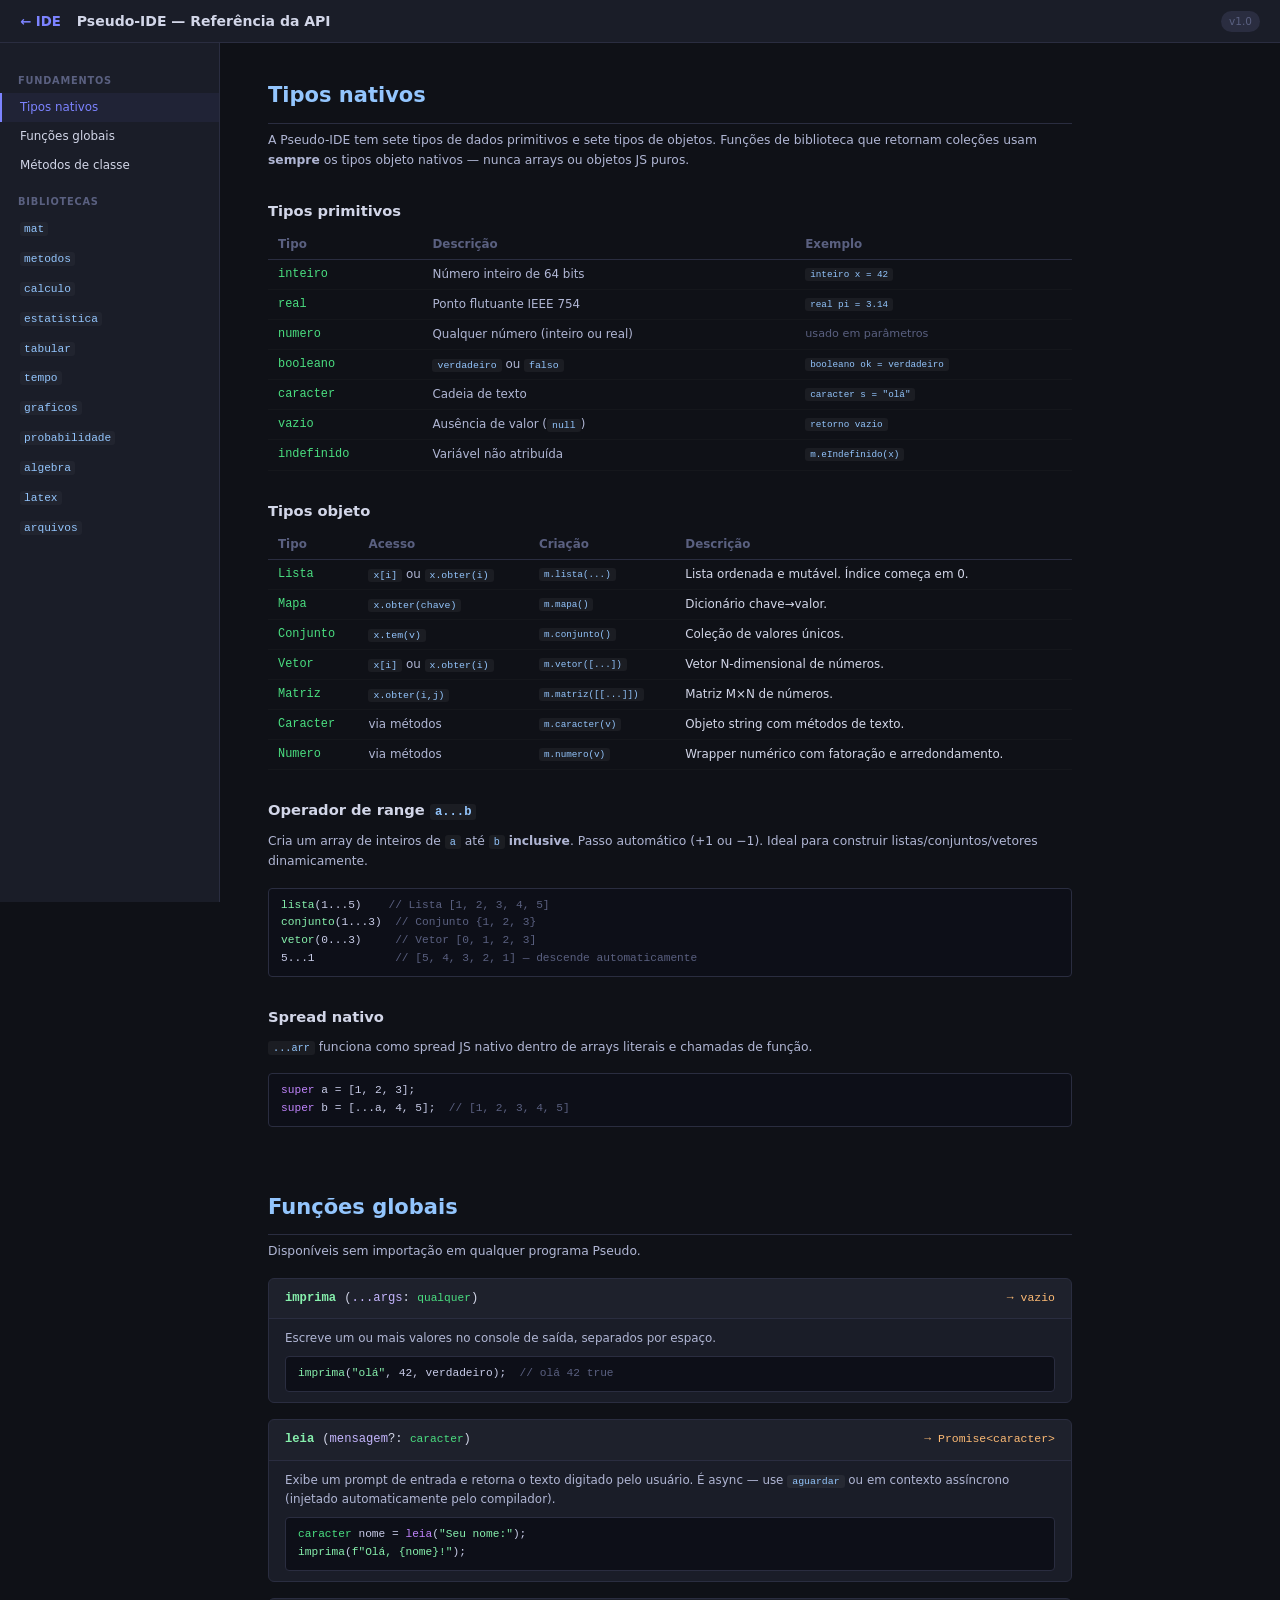
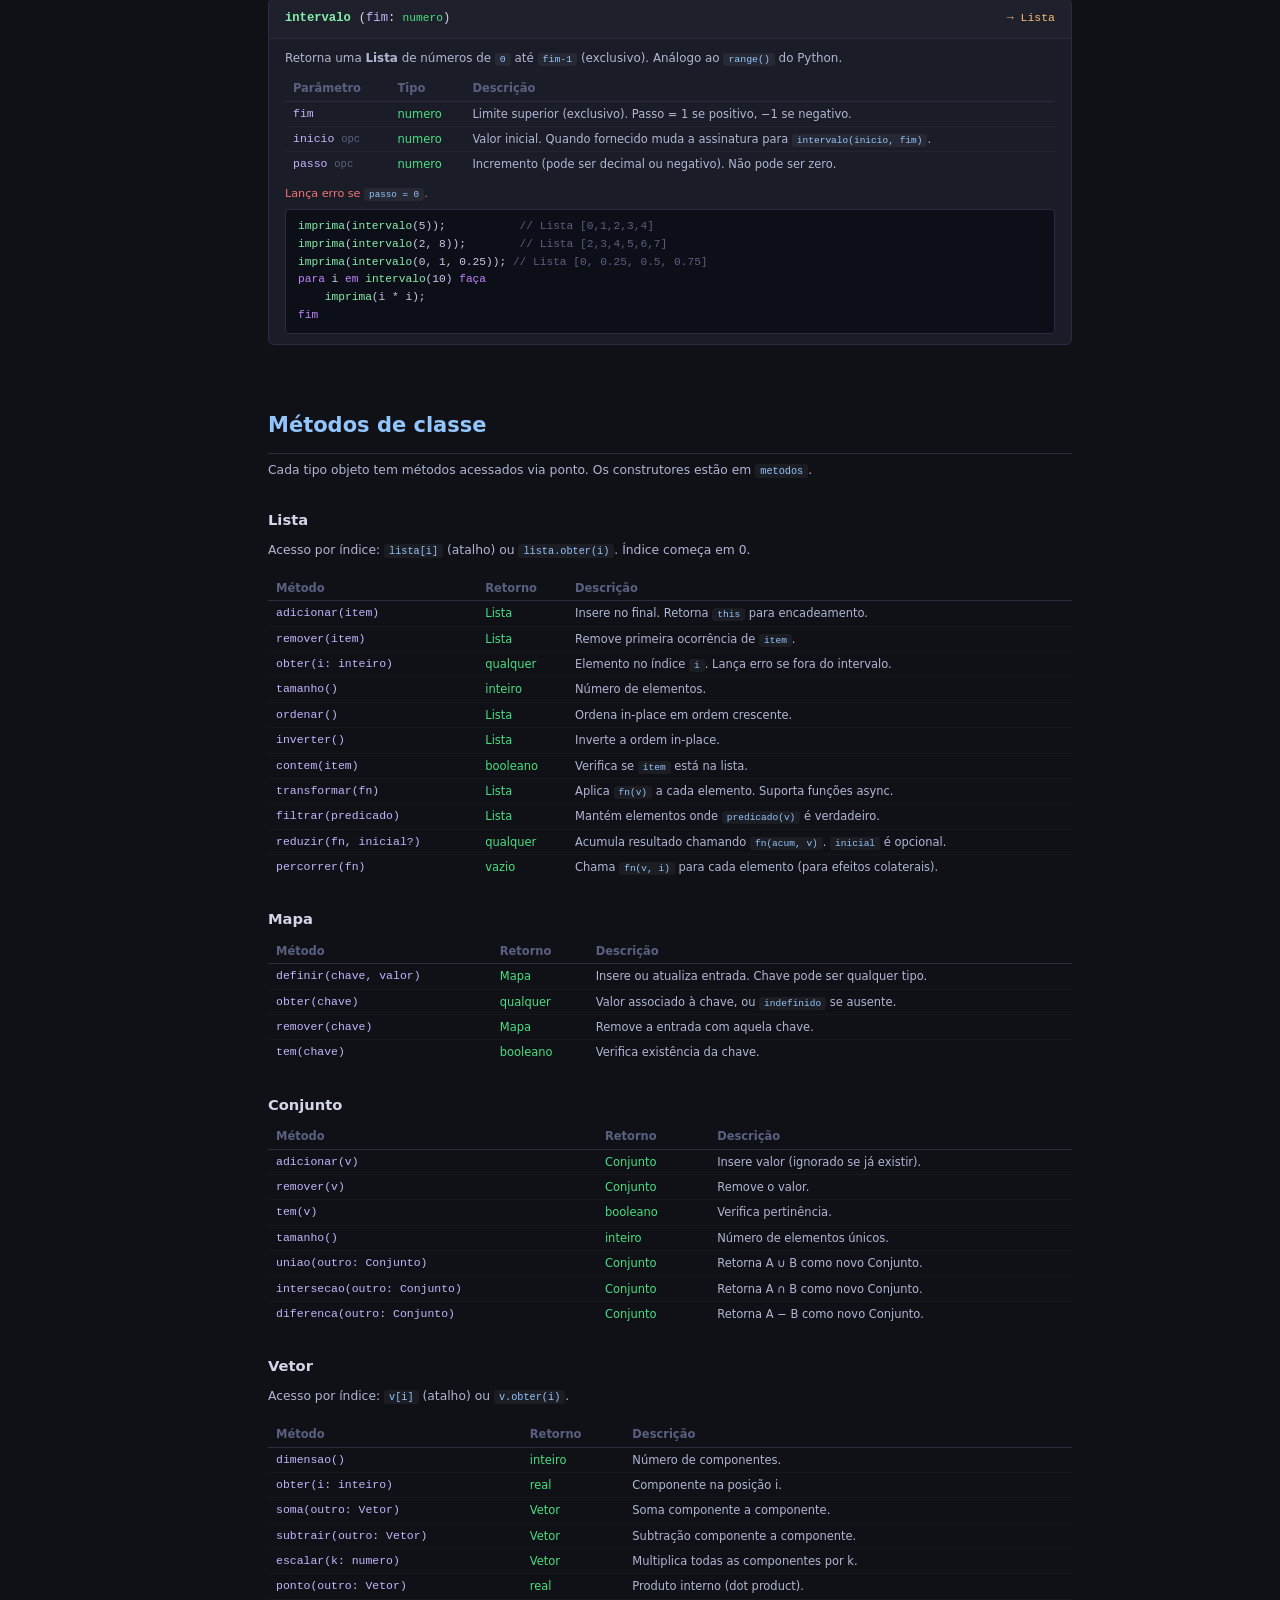
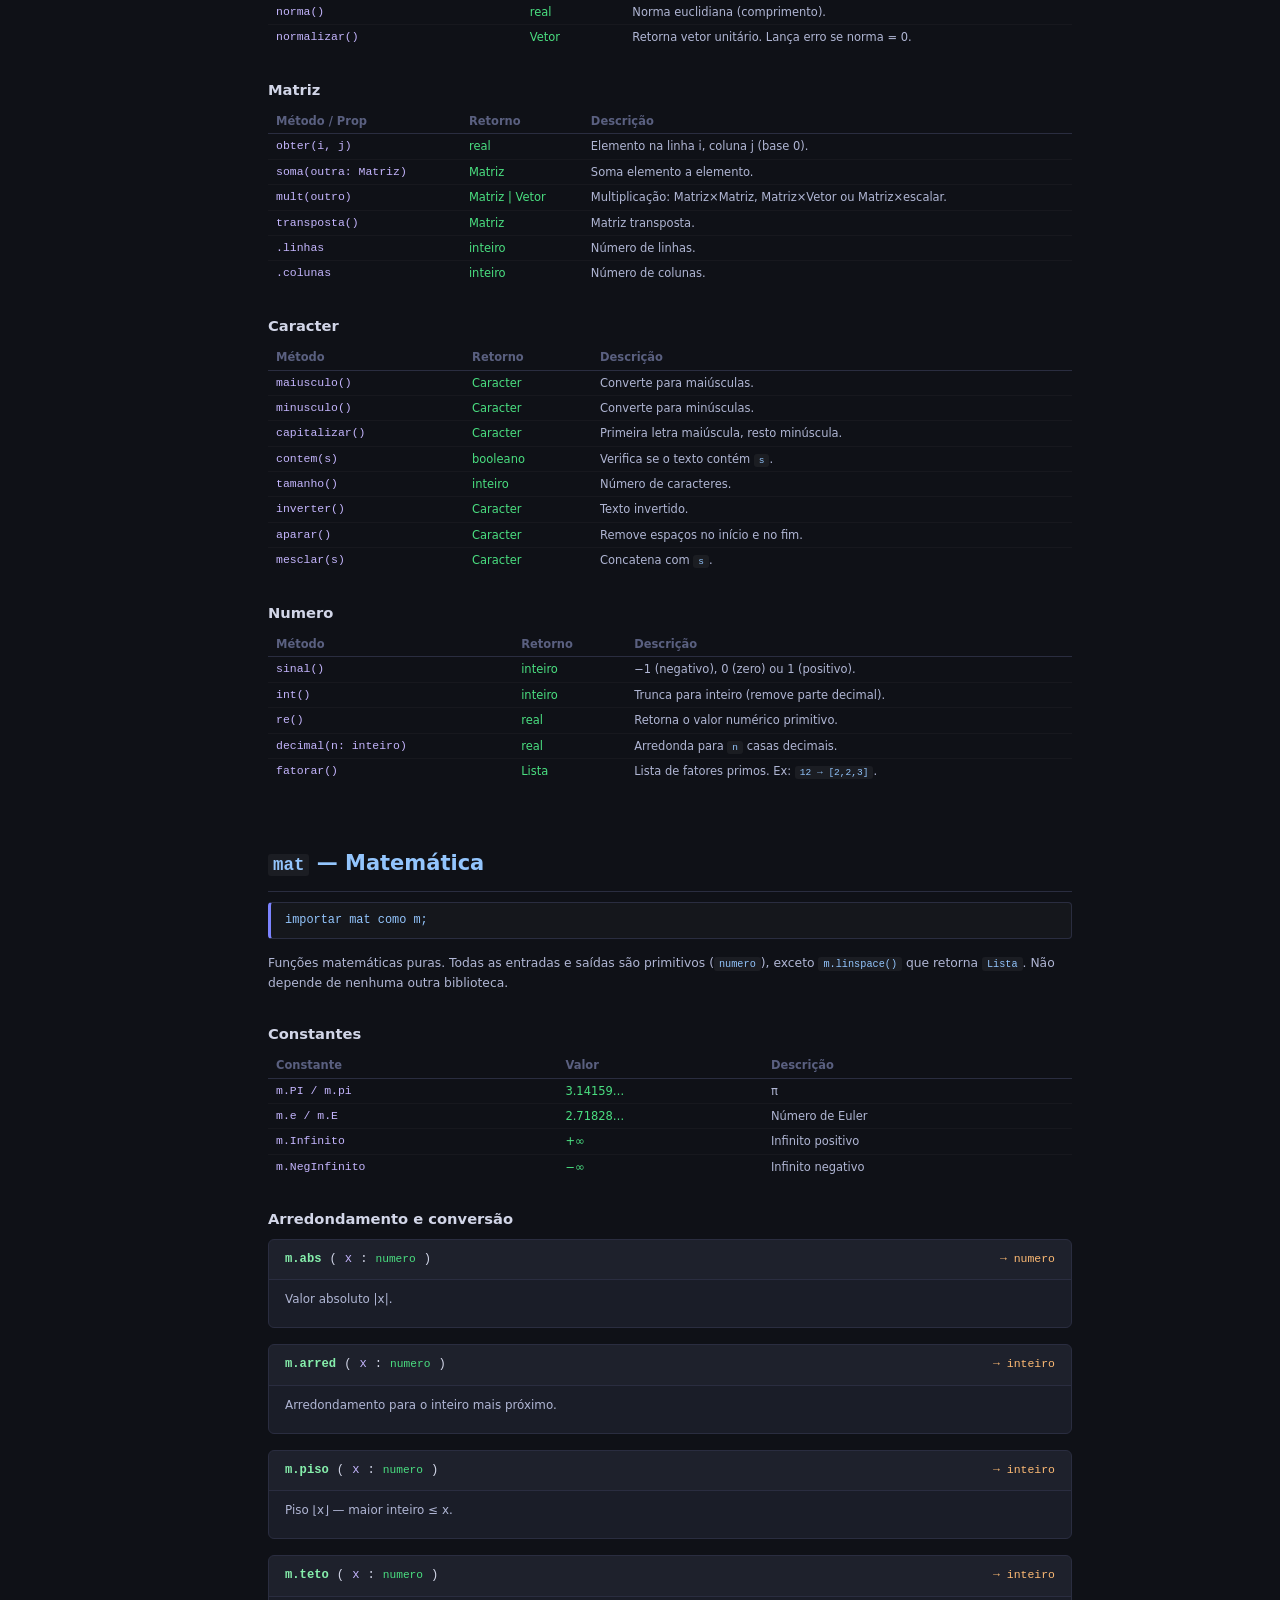
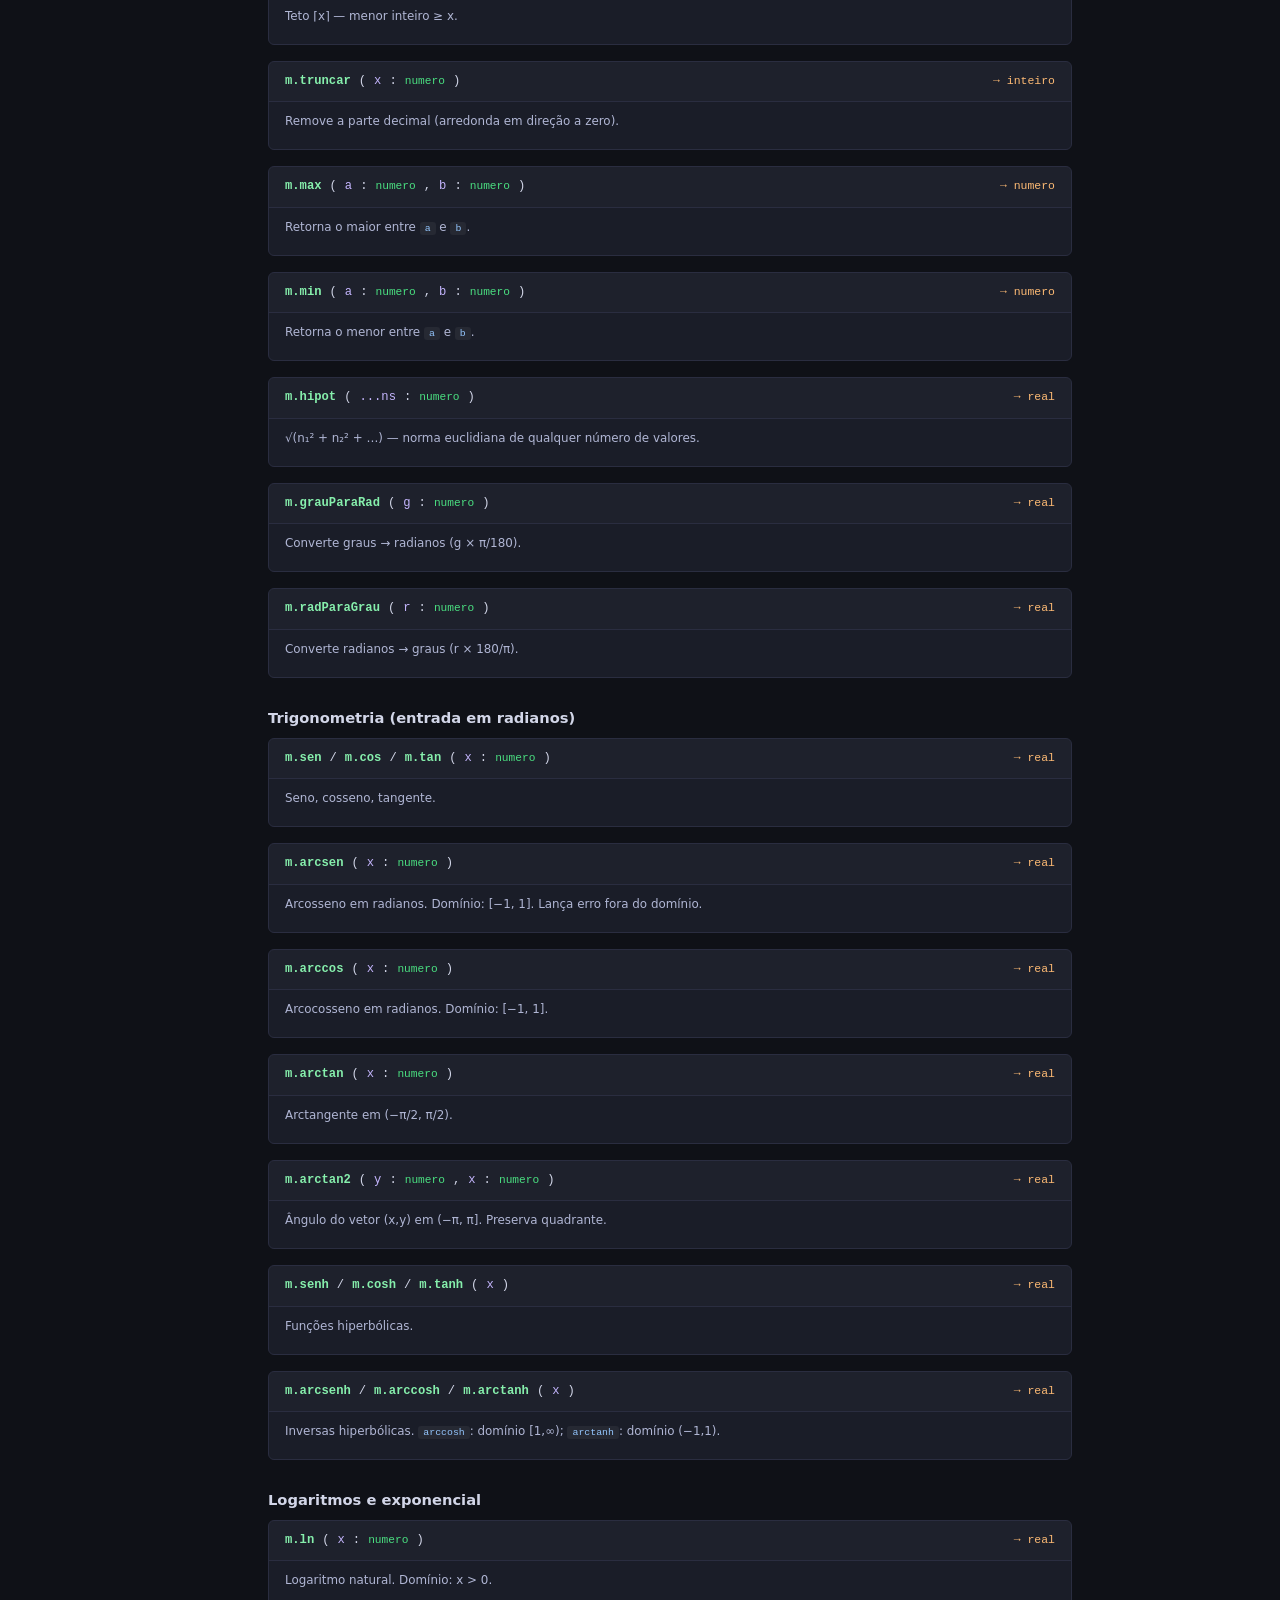
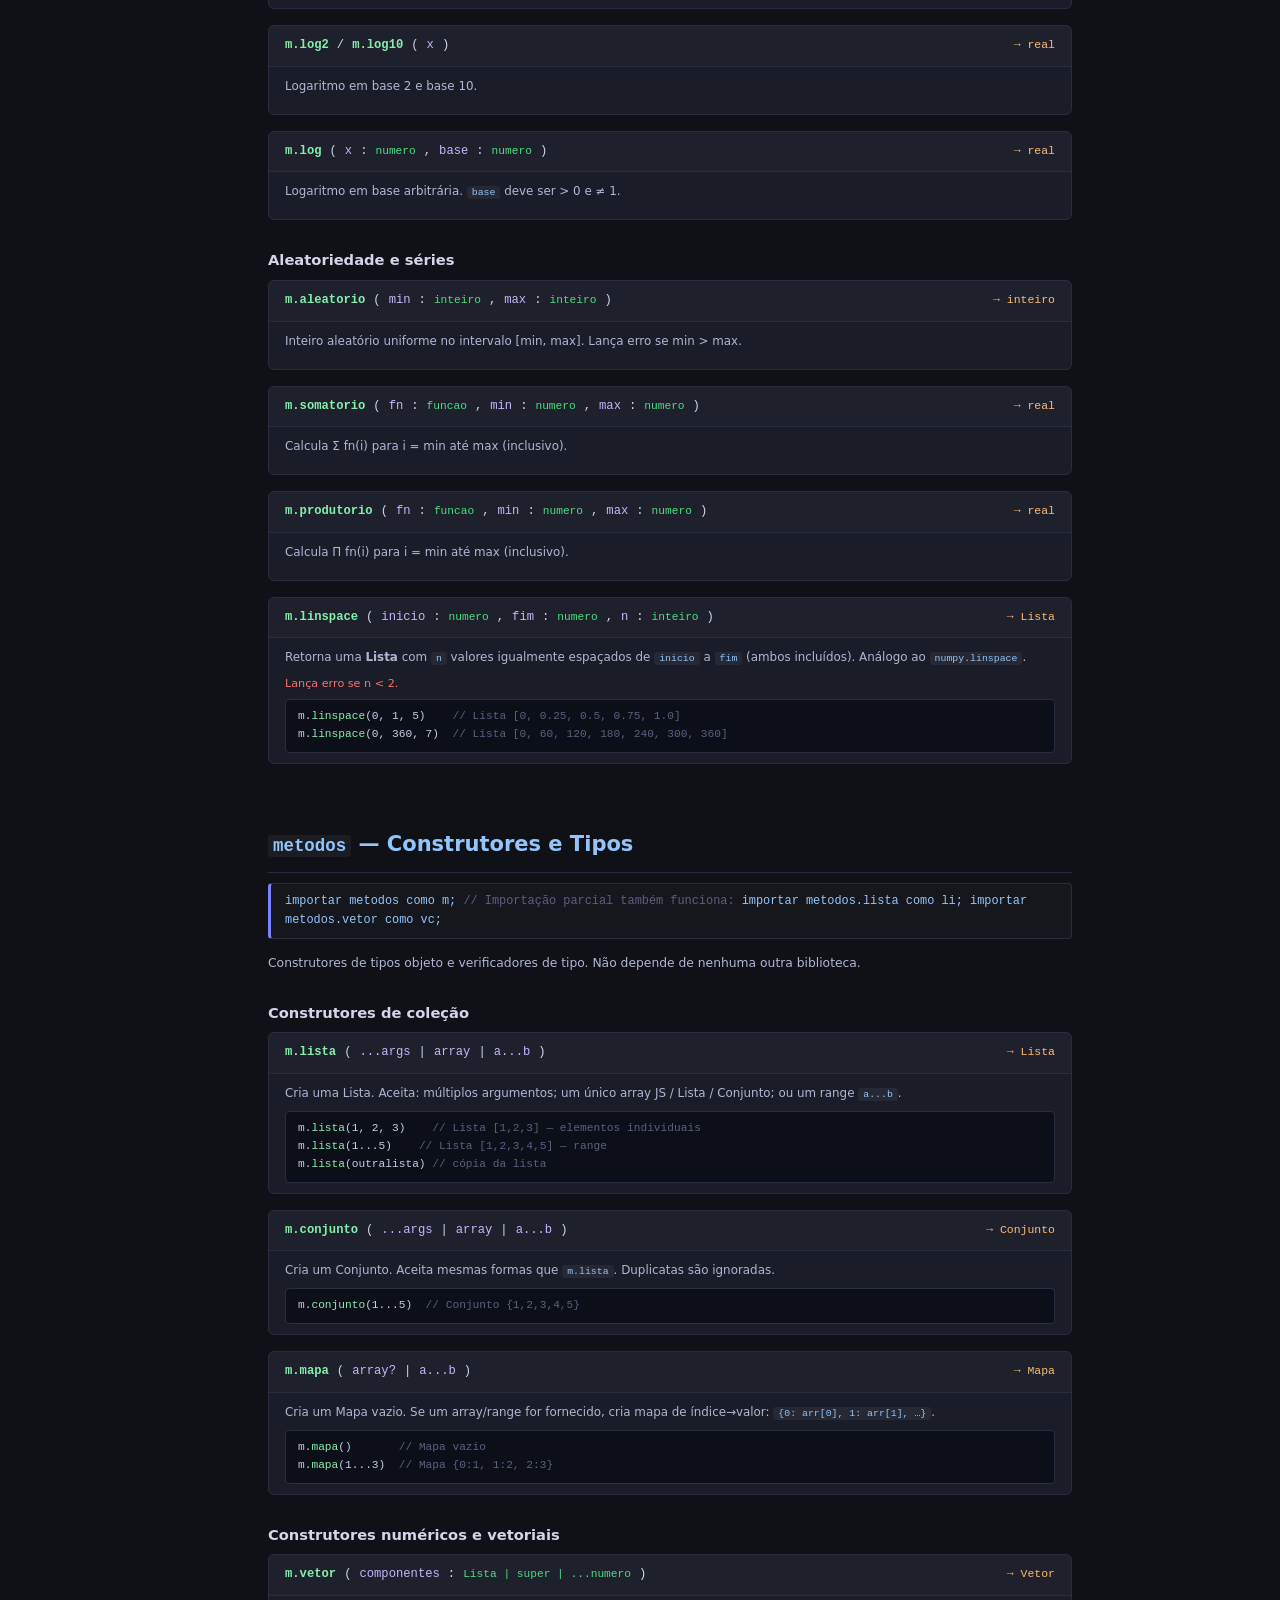
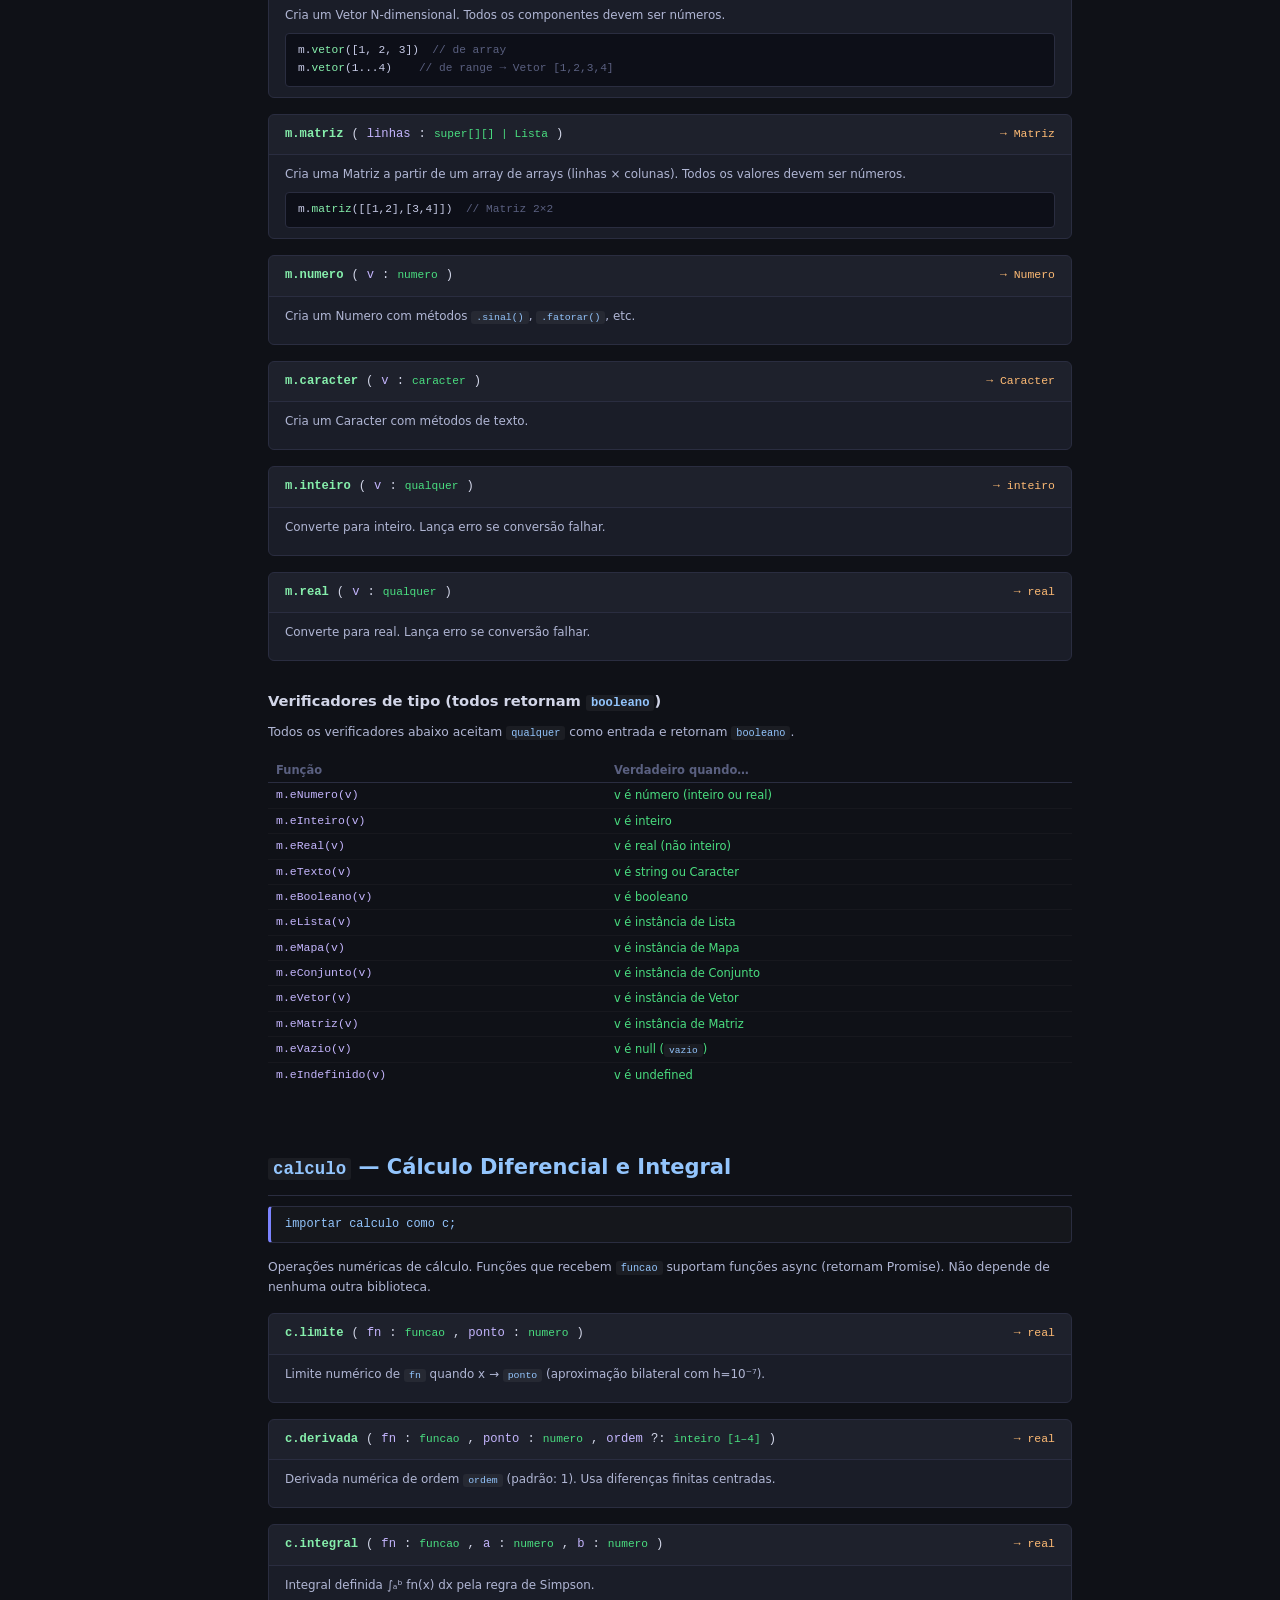
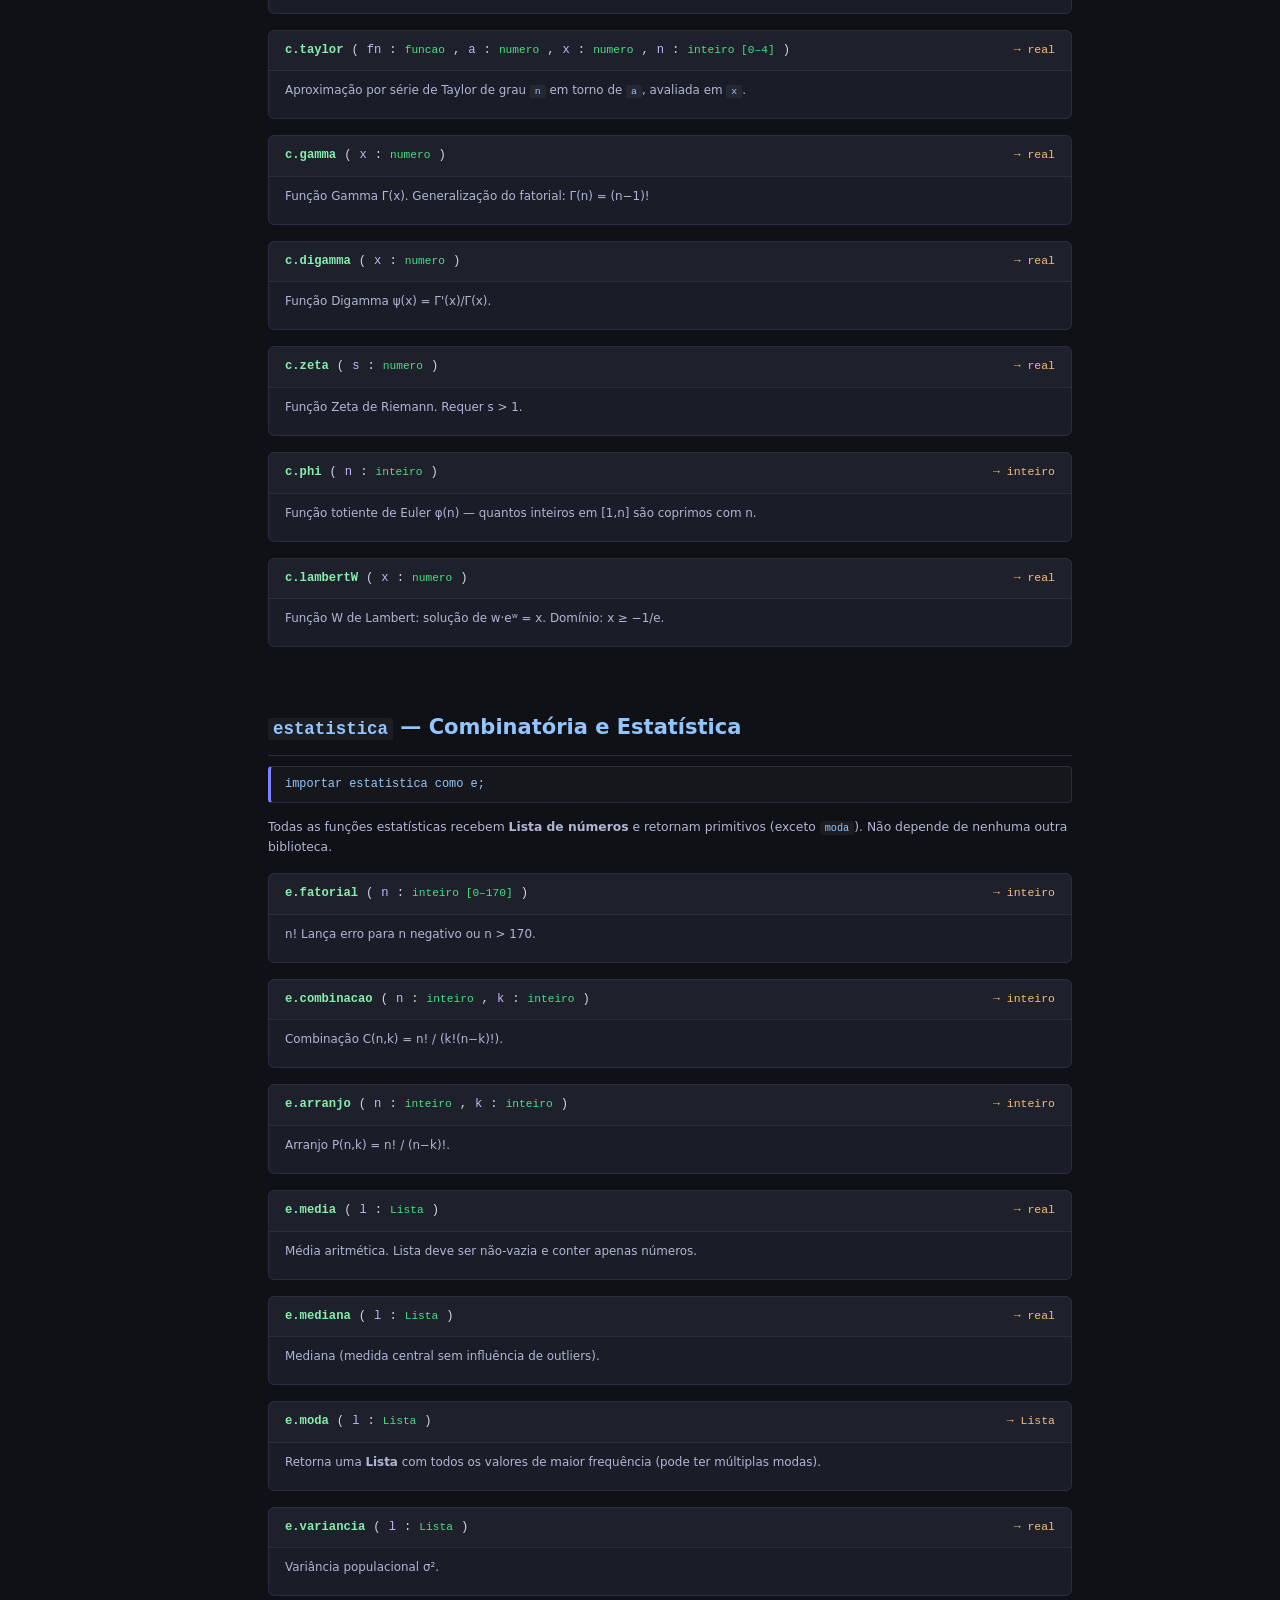
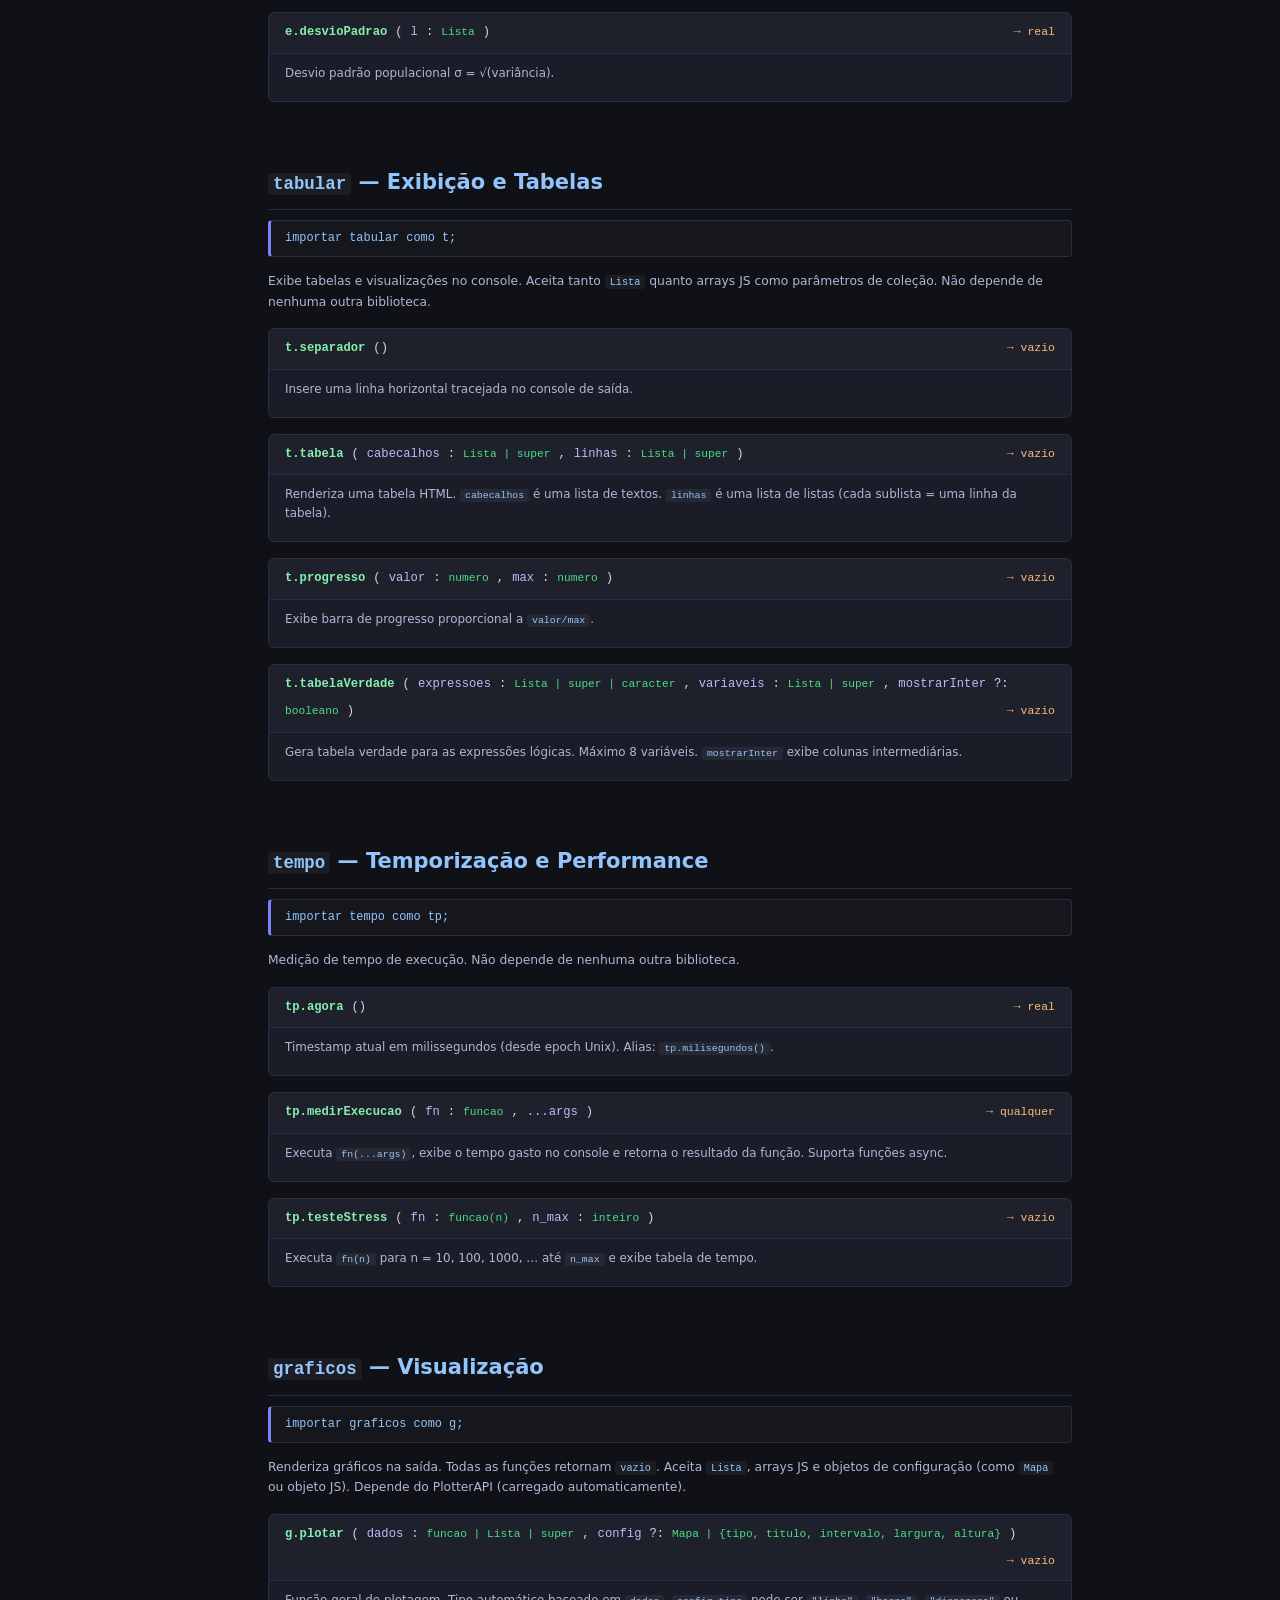
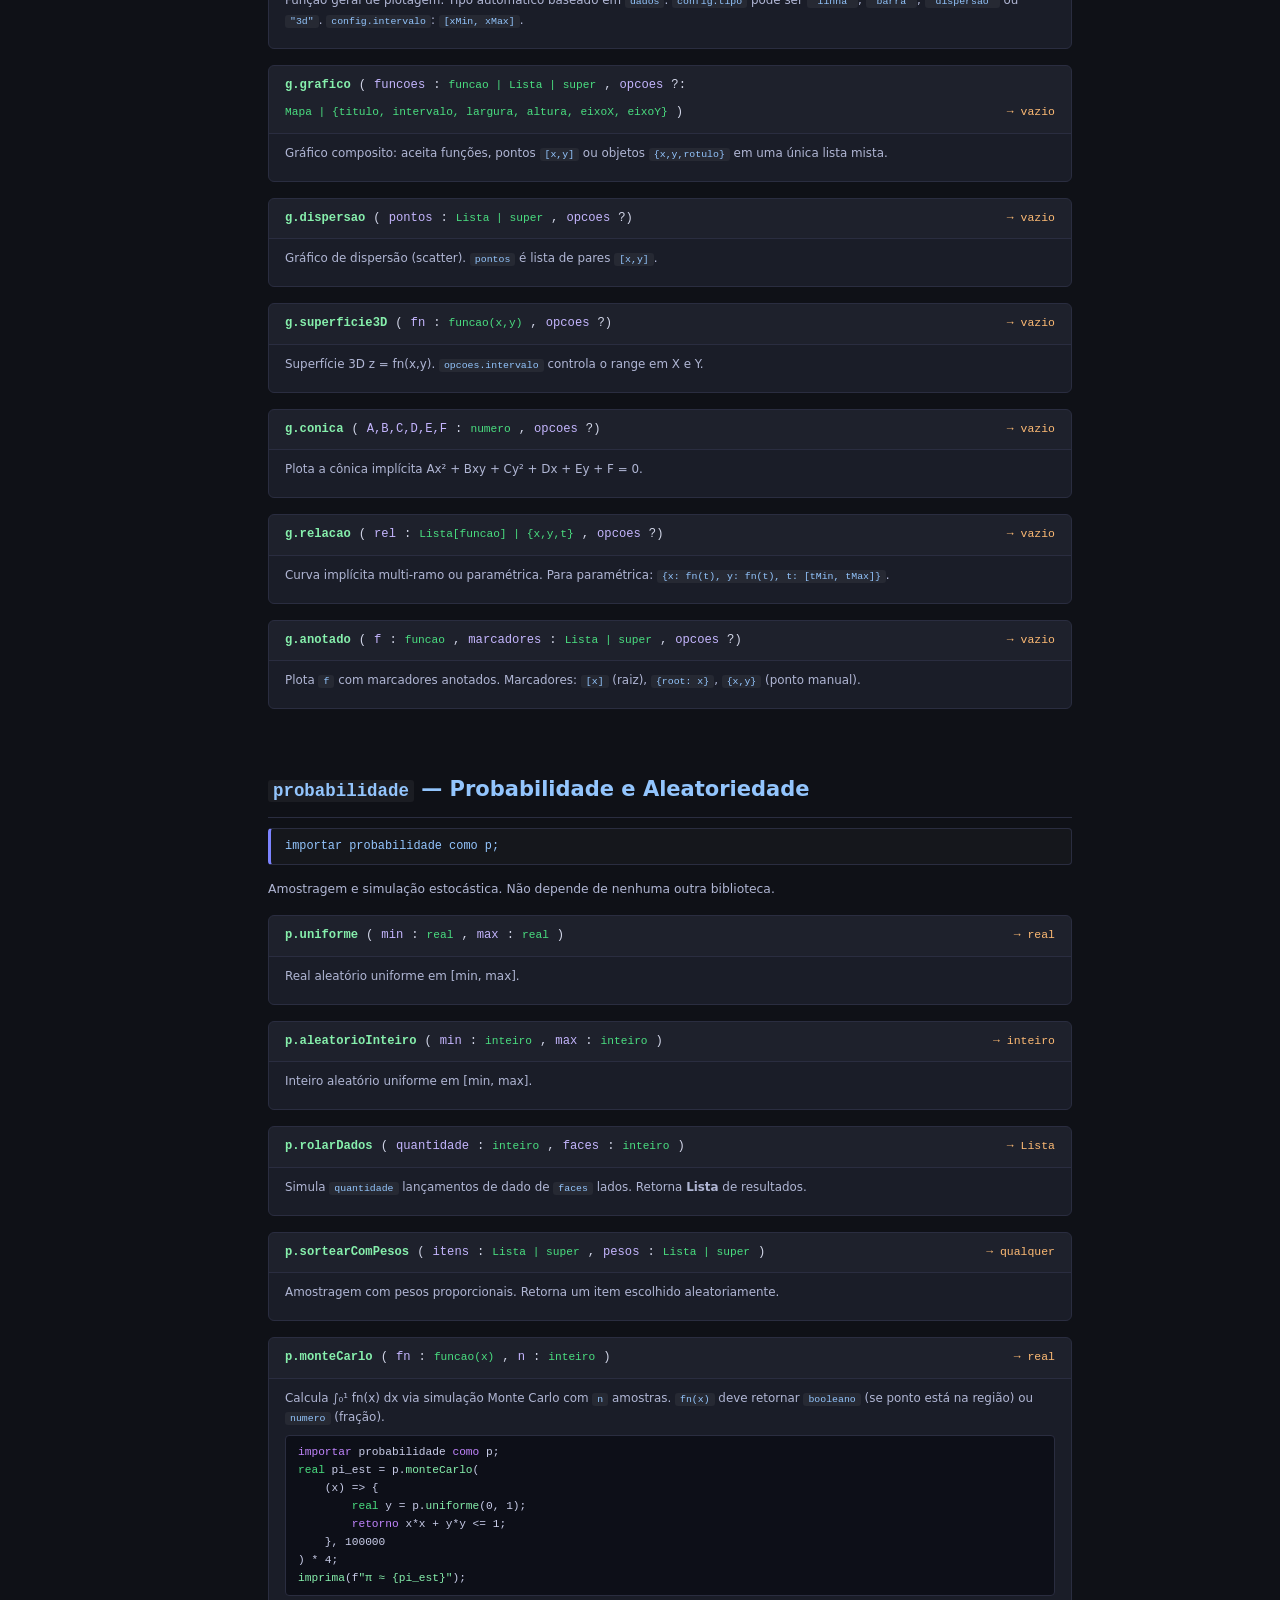
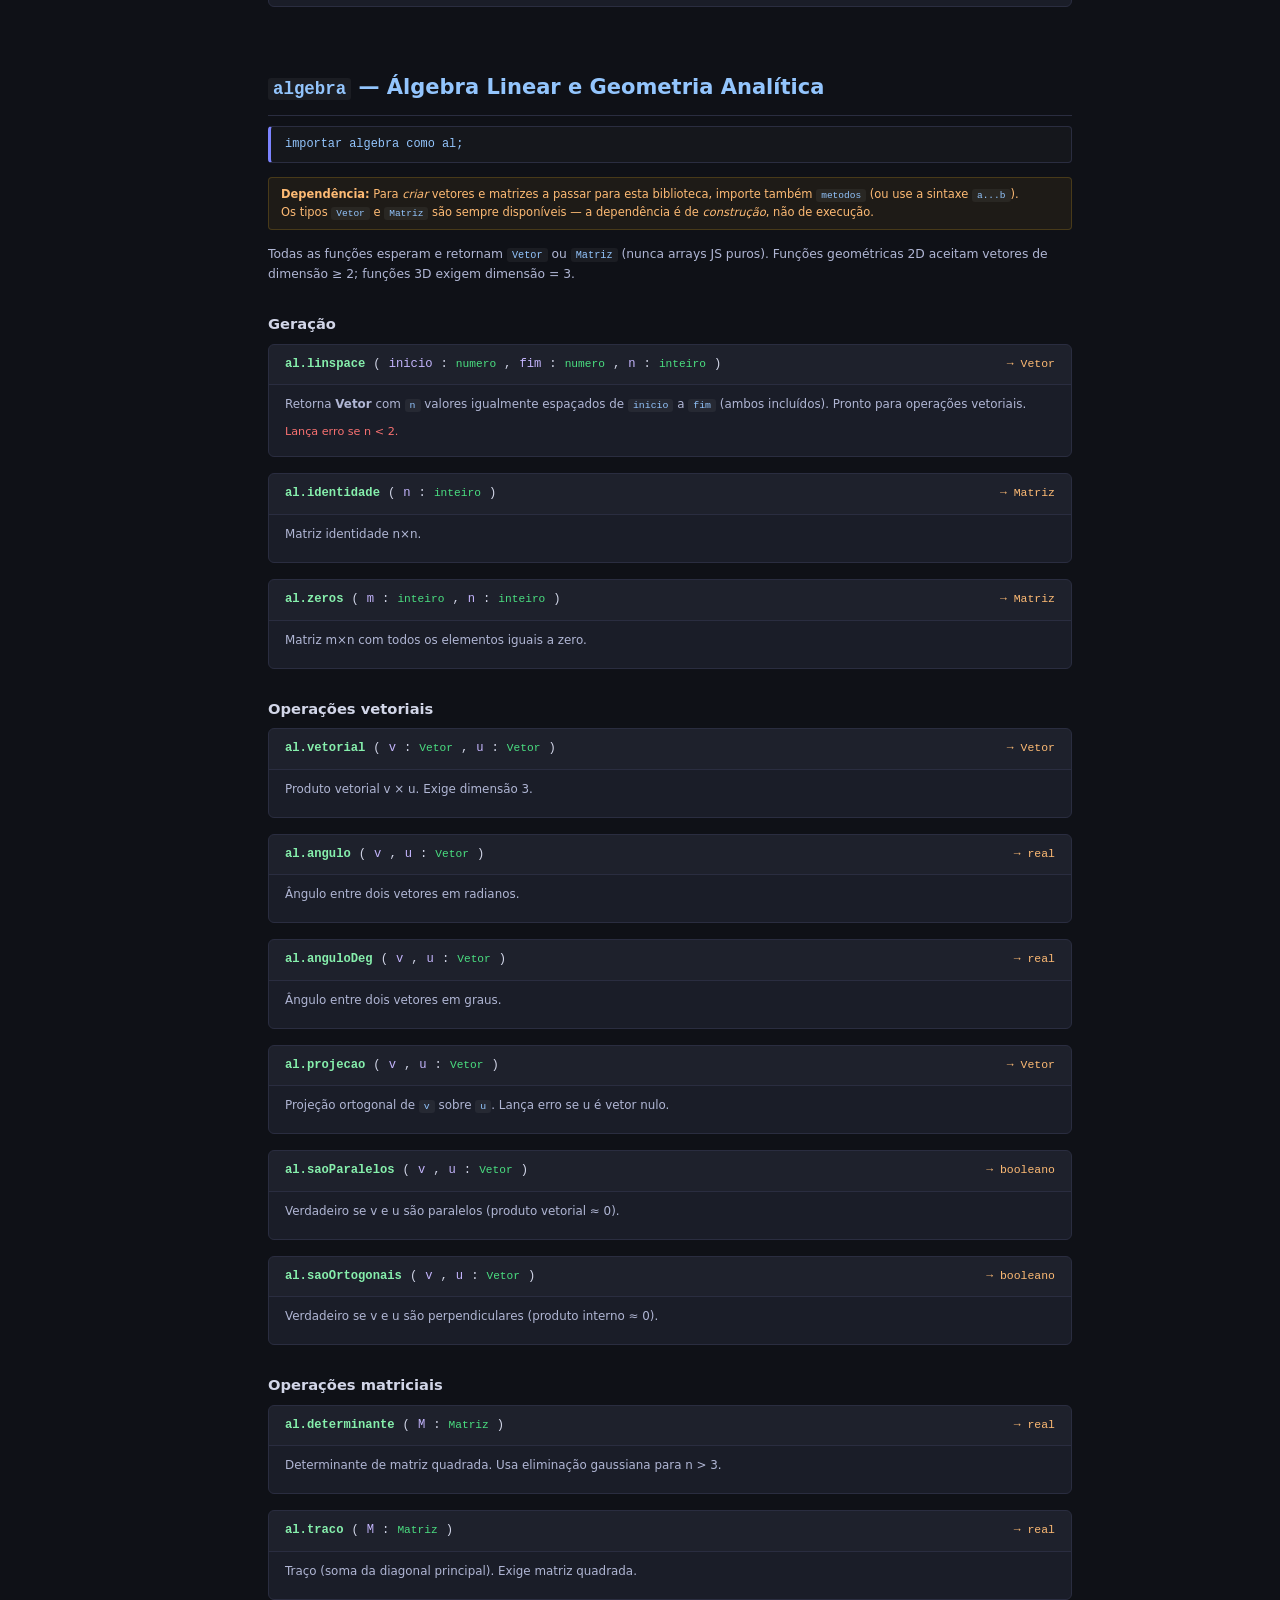
==== commit 71881cfd: "feat: sistema de temas personalizáveis e fix tabela modal professor - theme.js: engine de temas com " ====
--- a/docs-api.html
+++ b/docs-api.html
@@ -4,6 +4,7 @@
   <meta charset="UTF-8" />
   <meta name="viewport" content="width=device-width, initial-scale=1.0" />
   <title>Pseudo-IDE — Referência da API</title>
+  <script src="theme.js"></script>
   <style>
     *, *::before, *::after { box-sizing: border-box; margin: 0; padding: 0; }
 
